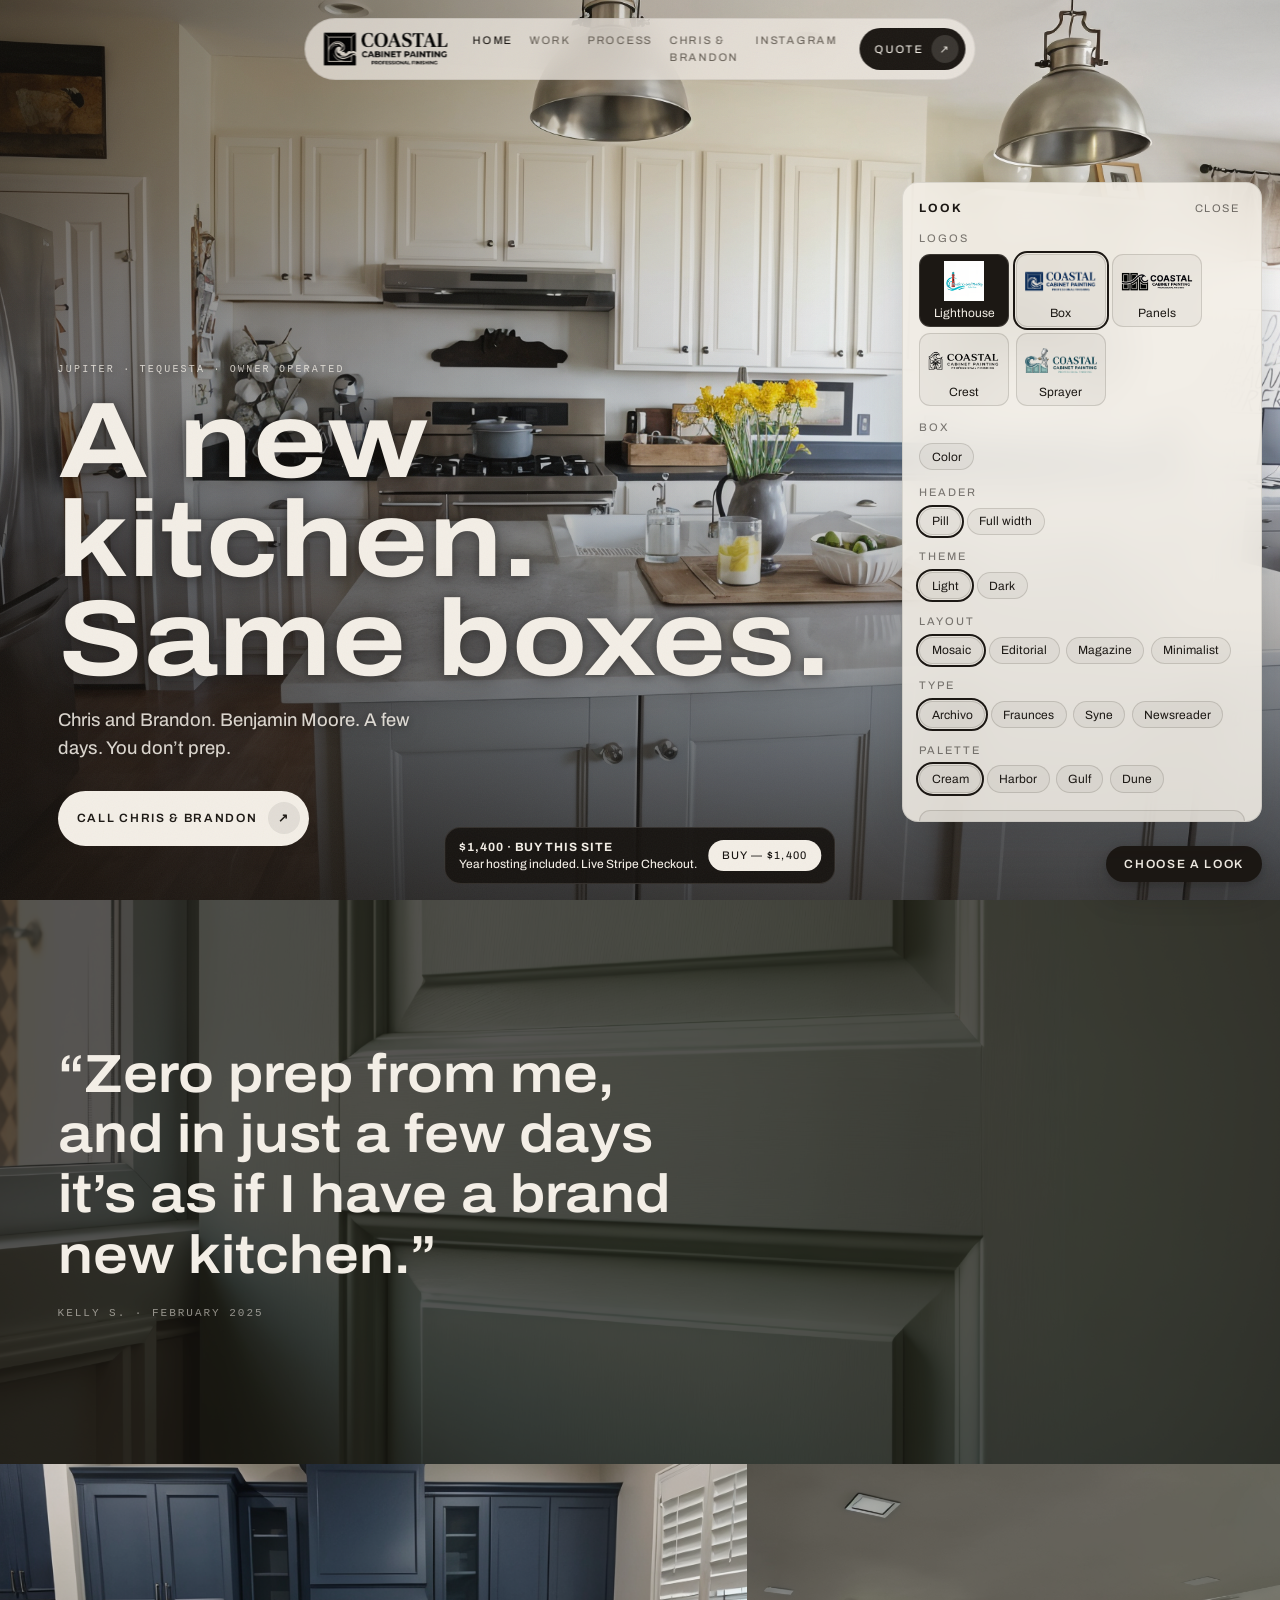
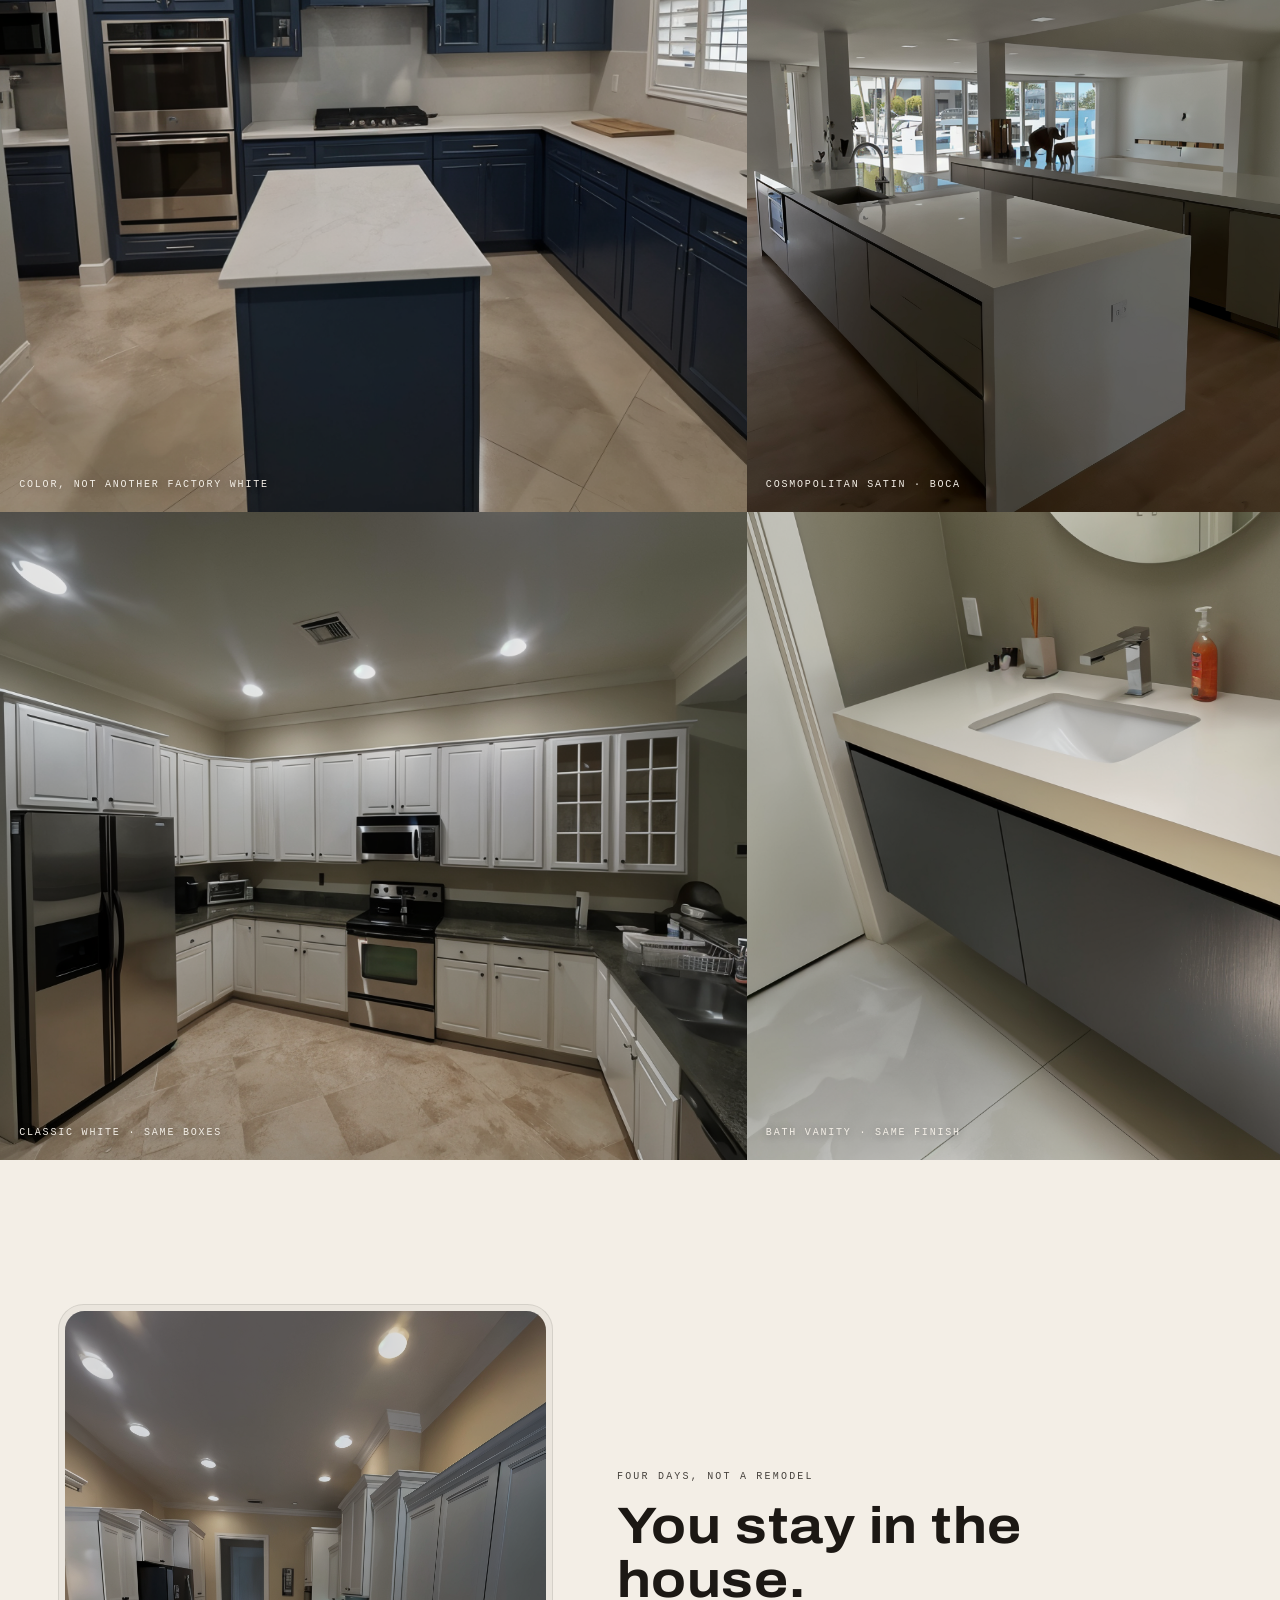
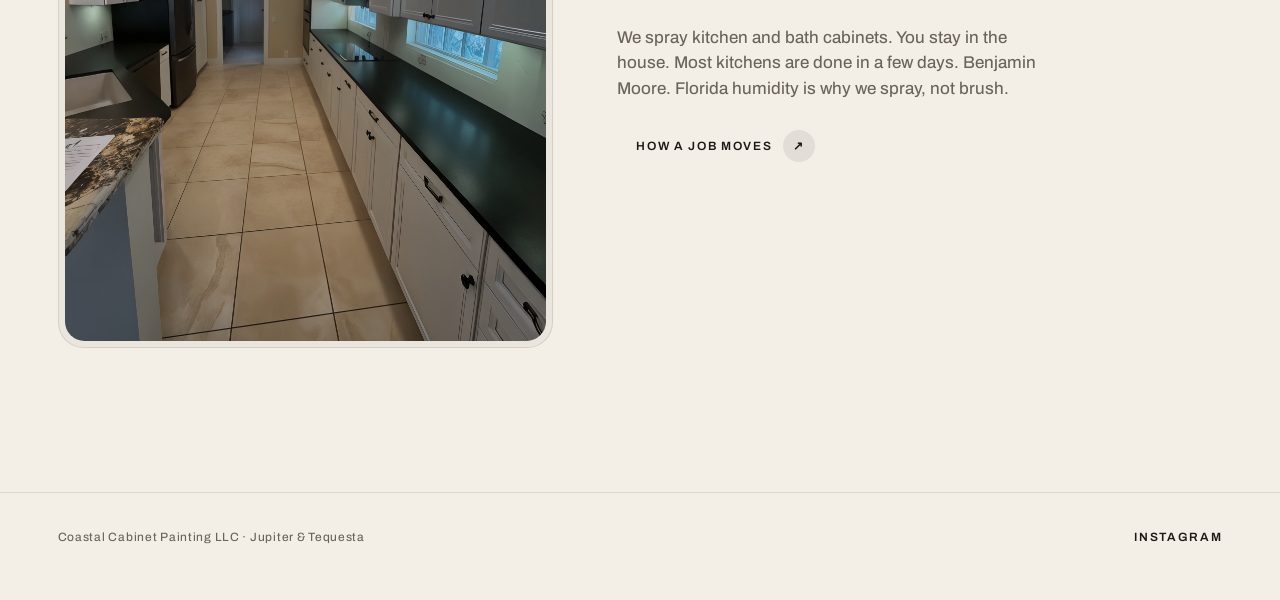
==== index.html @ bf01fac5 "Wire live Stripe Payment Links on Buy CTAs Package A/B (or Coastal $1400) open buy.stripe.com; add t" ====
<!doctype html>
<html lang="en" data-layout="mosaic">
<head>
  <meta charset="utf-8">
  <meta name="viewport" content="width=device-width, initial-scale=1">
  <title>Coastal Cabinet Painting — Jupiter &amp; Tequesta</title>
  <meta name="description" content="Chris and Brandon refinish kitchen and bath cabinets in Jupiter and Tequesta. Owner-operated. Benjamin Moore. A few days, not a remodel.">
  <link rel="icon" href="assets/icon.png">
  <link rel="stylesheet" href="styles.css">
</head>
<body>
  <nav class="nav" aria-label="Primary">
    <a class="mark" href="index.html"><img src="assets/mark.svg" alt="">Coastal Cabinet Painting</a>
    <div class="nav-links">
      <a href="index.html" aria-current="page">Home</a>
      <a href="work.html">Work</a>
      <a href="process.html">Process</a>
      <a href="about.html">Chris &amp; Brandon</a>
      <a href="https://www.instagram.com/coastalcabinetpainting/" target="_blank" rel="noopener">Instagram</a>
    </div>
    <a class="nav-cta" href="contact.html">Quote <span>↗</span></a>
  </nav>

  <section class="hero bleed">
    <img src="assets/hero.jpg" alt="Two-tone kitchen island refinished by Coastal Cabinet Painting">
    <div class="hero-copy reveal">
      <div class="eyebrow">Jupiter · Tequesta · Owner operated</div>
      <h1>A new kitchen. Same boxes.</h1>
      <p class="lede">Chris and Brandon. Benjamin Moore. A few days. You don’t prep.</p>
      <a class="cta" href="tel:+14076172886">Call Chris &amp; Brandon <i>↗</i></a>
    </div>
  </section>

  <section class="band dark">
    <p class="pull">“Zero prep from me, and in just a few days it’s as if I have a brand new kitchen.”
      <cite>Kelly S. · February 2025</cite>
    </p>
  </section>

  <section class="gallery bleed">
    <a href="work.html">
      <img src="assets/work-2.jpg" alt="Navy kitchen cabinets">
      <span class="cap">Color, not another factory white</span>
    </a>
    <a href="work.html">
      <img src="assets/work-5.jpg" alt="Waterfront kitchen islands">
      <span class="cap">Cosmopolitan satin · Boca</span>
    </a>
    <a href="work.html">
      <img src="assets/work-3.jpg" alt="White kitchen after refinish">
      <span class="cap">Classic white · same boxes</span>
    </a>
    <a href="work.html">
      <img src="assets/work-4.jpg" alt="Painted bath vanity">
      <span class="cap">Bath vanity · same finish</span>
    </a>
  </section>

  <section class="split">
    <div class="bezel"><img src="assets/work-1.jpg" alt="Kitchen in progress"></div>
    <div>
      <div class="eyebrow">Four days, not a remodel</div>
      <h2>You stay in the house.</h2>
      <p>We spray kitchen and bath cabinets. You stay in the house. Most kitchens are done in a few days. Benjamin Moore. Florida humidity is why we spray, not brush.</p>
      <p><a class="cta" href="process.html">How a job moves <i>↗</i></a></p>
    </div>
  </section>

      <footer class="site">
    <span>Coastal Cabinet Painting LLC · Jupiter &amp; Tequesta</span>
    <span><a href="https://www.instagram.com/coastalcabinetpainting/" target="_blank" rel="noopener">Instagram</a></span>
  </footer>
  <script src="picker.js?v=stripe-buy"></script>

  <aside class="offer" id="buy">
    <p><strong>$1,400 · Buy this site</strong><br>Year hosting included. Live Stripe Checkout.</p>
    <a class="offer-btn" href="https://buy.stripe.com/7sY14n9KA6Kve4UeB26sw07" target="_blank" rel="noopener">Buy — $1,400</a>
  </aside>
</body>
</html>
---- styles.css ----
@import url("https://fonts.googleapis.com/css2?family=Archivo:wdth,wght@100..125,400..800&family=Fraunces:opsz,wght@9..144,400..700&family=Newsreader:opsz,wght@6..72,400..800&family=Syne:wght@400..800&display=swap");

:root {
  --bg: #f3eee6;
  --fg: #1c1814;
  --muted: #6a635a;
  --line: rgba(28, 24, 20, 0.1);
  --accent: #3d4f3a;
  --ondark: #f3eee6;
  --dark: #161310;
  --navy: #1c3147;
  --font: Archivo, sans-serif;
  --ease: cubic-bezier(0.32, 0.72, 0, 1);
  --shell-px: clamp(1.4rem, 4.5vw, 4.5rem);
  --section-y: clamp(5.5rem, 12vw, 9rem);
}
* { box-sizing: border-box; }
html, body { margin: 0; padding: 0; }
html { background: var(--bg); }
body {
  background: var(--bg);
  color: var(--fg);
  font-family: var(--font);
  font-size: 17px;
  line-height: 1.5;
  font-weight: 450;
}
body::after {
  content: "";
  position: fixed; inset: 0;
  pointer-events: none;
  z-index: 40;
  opacity: 0.035;
  background-image: url("data:image/svg+xml,%3Csvg xmlns='http://www.w3.org/2000/svg' width='160' height='160'%3E%3Cfilter id='n'%3E%3CfeTurbulence type='fractalNoise' baseFrequency='.8' numOctaves='4' stitchTiles='stitch'/%3E%3C/filter%3E%3Crect width='100%25' height='100%25' filter='url(%23n)'/%3E%3C/svg%3E");
}
a { color: inherit; }
img { max-width: 100%; display: block; }
.shell {
  width: 100%;
  padding-inline: var(--shell-px);
}
.bleed {
  width: 100vw;
  margin-inline: calc(50% - 50vw);
}

/* island nav */
.nav {
  position: fixed;
  top: 1.15rem;
  left: 50%;
  transform: translateX(-50%);
  z-index: 30;
  display: flex;
  align-items: center;
  gap: 1.4rem;
  padding: 0.55rem 0.55rem 0.55rem 1.15rem;
  border-radius: 999px;
  background: rgba(243, 238, 230, 0.72);
  border: 1px solid rgba(28, 24, 20, 0.08);
  backdrop-filter: blur(16px);
  -webkit-backdrop-filter: blur(16px);
}
.mark {
  display: inline-flex;
  align-items: center;
  gap: 0.55rem;
  font-family: var(--font);
  font-stretch: 112%;
  font-weight: 700;
  font-size: 11px;
  letter-spacing: 0.08em;
  text-transform: uppercase;
  text-decoration: none;
  white-space: normal;
  line-height: 1.15;
  max-width: 11.5rem;
  color: var(--fg);
}
.mark img { width: auto; height: 22px; max-height: 22px; max-width: 44px; object-fit: contain; }

.mark.mark-wordmark { font-size: 0; gap: 0; max-width: 16rem; }
.mark.mark-wordmark img { height: 40px; width: auto; max-width: 16rem; max-height: none; object-fit: contain; }

html[data-nav="bar"] .nav {
  left: 0;
  right: 0;
  top: 0;
  transform: none;
  width: 100%;
  border-radius: 0;
  justify-content: space-between;
  padding-inline: var(--shell-px);
}

.nav-links { display: flex; gap: 1.05rem; }
.nav-links a {
  font-size: 11px;
  letter-spacing: 0.16em;
  text-transform: uppercase;
  text-decoration: none;
  color: var(--muted);
  transition: color 0.5s var(--ease);
}
.nav-links a[aria-current="page"], .nav-links a:hover { color: var(--fg); }
.nav-cta {
  display: inline-flex;
  align-items: center;
  gap: 0.55rem;
  padding: 0.45rem 0.45rem 0.45rem 0.95rem;
  border-radius: 999px;
  background: var(--fg);
  color: var(--ondark);
  text-decoration: none;
  font-family: var(--font);
  font-size: 11px;
  letter-spacing: 0.14em;
  text-transform: uppercase;
  transition: transform 0.45s var(--ease);
}
.nav-cta span {
  width: 1.7rem; height: 1.7rem; border-radius: 50%;
  background: rgba(243, 238, 230, 0.14);
  display: grid; place-items: center;
  transition: transform 0.5s var(--ease);
}
.nav-cta:hover { transform: scale(0.98); }
.nav-cta:hover span { transform: translate(2px, -1px) scale(1.05); }

.hero {
  position: relative;
  min-height: 100dvh;
  display: grid;
  align-items: end;
}
.hero img {
  position: absolute; inset: 0;
  width: 100%; height: 100%;
  object-fit: cover;
  z-index: 0;
}
.hero::before {
  content: "";
  position: absolute; inset: 0;
  z-index: 1;
  pointer-events: none;
  background: linear-gradient(
    90deg,
    rgba(22, 19, 16, 0.58) 0%,
    rgba(22, 19, 16, 0.34) 26%,
    rgba(22, 19, 16, 0.1) 48%,
    transparent 64%
  );
}
.hero::after {
  content: "";
  position: absolute; inset: 0;
  z-index: 1;
  pointer-events: none;
  background: linear-gradient(to top, rgba(22, 19, 16, 0.72) 0%, rgba(22, 19, 16, 0.08) 48%, transparent 70%);
}
.hero-copy {
  position: absolute;
  left: 0; right: 0; bottom: 0;
  z-index: 2;
  color: var(--ondark);
  padding: 0 var(--shell-px) 3.4rem;
  max-width: none;
}
.hero-copy h1 { max-width: 11ch; }
.hero-copy .lede { max-width: 36ch; }
.hero-copy h1,
.hero-copy .lede,
.hero-copy .eyebrow {
  text-shadow: 0 2px 28px rgba(22, 19, 16, 0.55), 0 1px 8px rgba(22, 19, 16, 0.4);
}
.eyebrow {
  display: inline-block;
  font-family: ui-monospace, "SF Mono", Menlo, monospace;
  font-size: 10px;
  letter-spacing: 0.22em;
  text-transform: uppercase;
  margin-bottom: 1rem;
  opacity: 0.8;
}
h1 {
  font-family: var(--font);
  font-stretch: 115%;
  font-weight: 700;
  font-size: clamp(3.2rem, 8.4vw, 7.4rem);
  letter-spacing: 0.01em;
  line-height: 0.92;
  margin: 0 0 1.1rem;
}
.lede { margin: 0 0 1.8rem; font-size: 1.15rem; max-width: 34ch; opacity: 0.88; }
.cta {
  display: inline-flex;
  align-items: center;
  gap: 0.65rem;
  padding: 0.7rem 0.55rem 0.7rem 1.2rem;
  border-radius: 999px;
  background: var(--ondark);
  color: var(--fg);
  text-decoration: none;
  font-family: var(--font);
  font-size: 12px;
  letter-spacing: 0.14em;
  text-transform: uppercase;
  font-weight: 600;
  transition: transform 0.45s var(--ease);
}
.cta i {
  width: 2rem; height: 2rem; border-radius: 50%;
  background: rgba(28, 24, 20, 0.08);
  display: grid; place-items: center;
  font-style: normal;
  transition: transform 0.5s var(--ease);
}
.cta:hover { transform: scale(0.98); }
.cta:hover i { transform: translate(2px, -1px); }

.band {
  padding-block: var(--section-y);
  padding-inline: var(--shell-px);
}
.band.dark {
  background: var(--dark);
  color: var(--ondark);
  position: relative;
  overflow: hidden;
}
.band.dark::before {
  content: "";
  position: absolute;
  inset: 0;
  background: url("assets/door-texture.jpg") center/cover no-repeat;
  opacity: 0.28;
  transform: scale(1.04);
}
.band.dark > * { position: relative; z-index: 1; }
.pull {
  font-stretch: 112%;
  font-weight: 600;
  font-size: clamp(1.8rem, 4.2vw, 3.4rem);
  line-height: 1.12;
  max-width: 18ch;
  margin: 0;
}
.pull cite {
  display: block;
  margin-top: 1.4rem;
  font-style: normal;
  font-family: ui-monospace, Menlo, monospace;
  font-size: 11px;
  letter-spacing: 0.18em;
  text-transform: uppercase;
  opacity: 0.55;
  font-weight: 400;
}

.gallery {
  display: grid;
  grid-template-columns: 1.4fr 1fr;
  gap: 0;
}
.gallery a, .gallery figure { margin: 0; position: relative; overflow: hidden; }
.gallery img {
  width: 100%;
  height: 72vh;
  min-height: 420px;
  object-fit: cover;
  object-position: center 70%;
  transform: scale(1.02);
  transition: transform 0.9s var(--ease);
}
.hero img { object-position: center 46%; }
.gallery a:hover img { transform: scale(1.06); }
.gallery figcaption, .gallery .cap {
  position: absolute;
  left: 1.2rem; bottom: 1.2rem;
  color: #f3eee6;
  font-family: ui-monospace, Menlo, monospace;
  font-size: 10px;
  letter-spacing: 0.18em;
  text-transform: uppercase;
  text-shadow: 0 1px 8px rgba(0,0,0,.4);
}

.bezel {
  background: rgba(28, 24, 20, 0.04);
  border: 1px solid var(--line);
  padding: 6px;
  border-radius: 1.6rem;
}
.bezel > * {
  border-radius: calc(1.6rem - 6px);
  overflow: hidden;
}

.split {
  display: grid;
  grid-template-columns: 0.9fr 1.1fr;
  gap: 4rem;
  align-items: center;
  padding-block: var(--section-y);
  padding-inline: var(--shell-px);
}
.split img { width: 100%; height: 70vh; object-fit: cover; }
.split p { max-width: 42ch; color: var(--muted); }
h2 {
  font-family: var(--font);
  font-stretch: 112%;
  font-weight: 700;
  font-size: clamp(2rem, 4vw, 3.2rem);
  letter-spacing: 0.01em;
  line-height: 1.05;
  margin: 0 0 1rem;
}

.steps {
  display: grid;
  grid-template-columns: 1fr 1fr;
  gap: 0;
  border-top: 1px solid var(--line);
}
.step {
  padding: 2.4rem var(--shell-px);
  border-bottom: 1px solid var(--line);
}
.step:nth-child(odd) { border-right: 1px solid var(--line); }
.step em {
  font-style: normal;
  font-family: ui-monospace, Menlo, monospace;
  font-size: 11px;
  letter-spacing: 0.2em;
  text-transform: uppercase;
  color: var(--accent);
}
.step h3 {
  font-stretch: 112%;
  font-size: clamp(1.6rem, 3vw, 2.4rem);
  margin: 0.6rem 0 0.7rem;
  font-weight: 700;
}
.step p { margin: 0; color: var(--muted); max-width: 36ch; }

.names {
  display: grid;
  grid-template-columns: 1fr 1fr;
  min-height: 50vh;
}
.names article {
  padding: 4.5rem var(--shell-px);
  display: flex;
  flex-direction: column;
  justify-content: flex-end;
}
.names article:first-child { background: var(--navy); color: var(--ondark); }
.names article:last-child { background: var(--accent); color: var(--ondark); }
.names h2 { font-size: clamp(2.4rem, 6vw, 5rem); margin: 0; }
.names p { opacity: 0.8; max-width: 32ch; }

.phone {
  font-stretch: 112%;
  font-weight: 700;
  font-size: clamp(2.2rem, 6vw, 4.6rem);
  letter-spacing: -0.02em;
  text-decoration: none;
  display: block;
  line-height: 1.05;
  margin: 0.4rem 0;
}
.page-hero {
  padding: calc(7rem + 2vw) var(--shell-px) 3rem;
}
.page-hero h1 { max-width: 12ch; }

footer.site {
  padding: 2.2rem var(--shell-px) 3.4rem;
  display: flex;
  justify-content: space-between;
  gap: 1rem;
  flex-wrap: wrap;
  font-size: 12px;
  letter-spacing: 0.06em;
  color: var(--muted);
  border-top: 1px solid var(--line);
}
footer.site a {
  color: var(--fg);
  text-decoration: none;
  letter-spacing: 0.14em;
  text-transform: uppercase;
  font-weight: 600;
}
footer.site a:hover { opacity: 0.6; }

.reveal {
  opacity: 0;
  transform: translateY(28px);
  animation: up 0.9s var(--ease) forwards;
}
@keyframes up { to { opacity: 1; transform: none; } }

@media (max-width: 768px) {
  .nav { width: calc(100% - 1.6rem); flex-wrap: wrap; justify-content: space-between; }
  .nav-links { flex-wrap: wrap; gap: 0.7rem; }
  .gallery, .split, .steps, .names { grid-template-columns: 1fr; }
  .gallery img, .split img { height: 52vh; min-height: 280px; }
  .step:nth-child(odd) { border-right: 0; }
  .hero-copy { padding-bottom: 3rem; }
}

/* look: tokens, layouts, picker */
:root {
  --font: Archivo, sans-serif;
  --p-bg: #f3eee6;
  --p-fg: #1c1814;
  --p-muted: #6a635a;
  --p-line: rgba(28, 24, 20, 0.1);
  --p-accent: #3d4f3a;
  --p-ondark: #f3eee6;
  --p-dark: #161310;
  --p-navy: #1c3147;
}
html[data-palette="cream"], html:not([data-palette]) {
  --p-bg: #f3eee6;
  --p-fg: #1c1814;
  --p-muted: #6a635a;
  --p-line: rgba(28, 24, 20, 0.1);
  --p-accent: #3d4f3a;
  --p-ondark: #f3eee6;
  --p-dark: #161310;
  --p-navy: #1c3147;
}
html[data-palette="harbor"] {
  --p-bg: #e8e4d9;
  --p-fg: #14202b;
  --p-muted: #5b6670;
  --p-line: rgba(20, 32, 43, 0.12);
  --p-accent: #1c3147;
  --p-ondark: #e8e4d9;
  --p-dark: #0f1a24;
  --p-navy: #1c3147;
}
html[data-palette="gulf"] {
  --p-bg: #f4efe6;
  --p-fg: #2a241c;
  --p-muted: #6e675c;
  --p-line: rgba(42, 36, 28, 0.12);
  --p-accent: #5c6b4a;
  --p-ondark: #f4efe6;
  --p-dark: #1e1a14;
  --p-navy: #3d4f3a;
}
html[data-palette="dune"] {
  --p-bg: #eceae6;
  --p-fg: #1a1a1a;
  --p-muted: #6a6a6a;
  --p-line: rgba(26, 26, 26, 0.12);
  --p-accent: #5a6e78;
  --p-ondark: #eceae6;
  --p-dark: #121212;
  --p-navy: #2c3a42;
}
html[data-palette] {
  --bg: var(--p-bg);
  --fg: var(--p-fg);
  --muted: var(--p-muted);
  --line: var(--p-line);
  --accent: var(--p-accent);
  --ondark: var(--p-ondark);
  --dark: var(--p-dark);
  --navy: var(--p-navy);
}
html[data-theme="dark"] {
  --bg: var(--p-dark);
  --fg: var(--p-ondark);
  --muted: color-mix(in srgb, var(--p-ondark) 62%, var(--p-dark));
  --line: color-mix(in srgb, var(--p-ondark) 16%, transparent);
  --ondark: var(--p-ondark);
  --dark: var(--p-dark);
  --accent: var(--p-accent);
  --navy: var(--p-navy);
}
html[data-font="archivo"], html:not([data-font]) { --font: Archivo, "Helvetica Neue", sans-serif; }
html[data-font="fraunces"] { --font: Fraunces, "Iowan Old Style", Georgia, serif; }
html[data-font="syne"] { --font: Syne, "Avenir Next", sans-serif; }
html[data-font="newsreader"] { --font: Newsreader, "Iowan Old Style", Georgia, serif; }

html[data-theme="dark"] .nav {
  background: color-mix(in srgb, var(--p-dark) 72%, transparent);
  border-color: var(--line);
}
html[data-palette]:not([data-palette="cream"]) .nav {
  background: color-mix(in srgb, var(--bg) 72%, transparent);
  border-color: var(--line);
}
html[data-theme="dark"] .nav-cta {
  background: var(--fg);
  color: var(--bg);
}
html[data-theme="dark"] .nav-cta span {
  background: color-mix(in srgb, var(--bg) 16%, transparent);
}
html[data-theme="dark"] .cta {
  color: var(--p-dark);
}
html[data-theme="dark"] .cta i {
  background: color-mix(in srgb, var(--p-dark) 10%, transparent);
}

/* editorial */
html[data-layout="editorial"] {
  --section-y: clamp(7rem, 16vw, 11rem);
  --shell-px: clamp(1.8rem, 7vw, 6.5rem);
}
html[data-layout="editorial"] body { font-size: 18px; line-height: 1.6; }
html[data-layout="editorial"] .hero-copy {
  max-width: 28rem;
  right: auto;
  padding-bottom: 4.2rem;
}
html[data-layout="editorial"][data-nav="bar"] .hero-copy {
  top: 4.75rem;
  bottom: 0;
  max-height: none;
  padding-top: 0.9rem;
  display: flex;
  flex-direction: column;
}
html[data-layout="editorial"][data-nav="bar"] .hero-copy .cta {
  margin-top: auto;
}
html[data-layout="editorial"] .hero-copy h1,
html[data-layout="editorial"] .hero-copy .lede { max-width: none; }
html[data-layout="editorial"] .gallery {
  grid-template-columns: 1fr 1fr;
  gap: 1.25rem;
  padding: 0 var(--shell-px);
  width: auto;
  margin-inline: 0;
}
html[data-layout="editorial"] .gallery img {
  height: 56vh;
  min-height: 320px;
}
html[data-layout="editorial"] .split {
  gap: 5.5rem;
}
html[data-layout="editorial"] .split p,
html[data-layout="editorial"] .step p { max-width: 38ch; }
html[data-layout="editorial"] .page-hero { padding-top: calc(8.5rem + 2vw); }
html[data-layout="editorial"] .steps { gap: 0; }
html[data-layout="editorial"] .step { padding-block: 3.2rem; }

/* magazine */
html[data-layout="magazine"] body { font-size: 16px; }
html[data-layout="magazine"] h1 {
  font-size: clamp(3.8rem, 10vw, 9rem);
}
html[data-layout="magazine"] .hero-copy { padding-bottom: 2.4rem; }
html[data-layout="magazine"] .gallery {
  grid-template-columns: 1fr 1fr 1fr;
  gap: 4px;
}
html[data-layout="magazine"] .gallery img {
  height: 48vh;
  min-height: 280px;
}
html[data-layout="magazine"] .split {
  display: grid;
  grid-template-columns: 1fr;
  gap: 0;
  padding: 0;
  position: relative;
}
html[data-layout="magazine"] .split .bezel {
  background: none;
  border: 0;
  padding: 0;
  border-radius: 0;
}
html[data-layout="magazine"] .split .bezel > * { border-radius: 0; }
html[data-layout="magazine"] .split img {
  height: 88vh;
  width: 100%;
}
html[data-layout="magazine"] .split > div:last-child {
  position: absolute;
  left: 0; right: 0; bottom: 0;
  z-index: 2;
  padding: 3rem var(--shell-px);
  color: var(--ondark);
  background: linear-gradient(to top, rgba(22, 19, 16, 0.72), transparent);
  max-width: none;
}
html[data-layout="magazine"] .split > div:last-child p { color: var(--ondark); opacity: 0.88; }
html[data-layout="magazine"] .split > div:last-child .cta {
  background: var(--ondark);
  color: var(--p-fg);
}
html[data-layout="magazine"] .page-hero { padding-bottom: 1.4rem; }
html[data-layout="magazine"] .band { padding-block: clamp(3.5rem, 8vw, 6rem); }
html[data-layout="magazine"] .steps { grid-template-columns: 1fr 1fr 1fr 1fr; }
html[data-layout="magazine"] .step { padding: 1.6rem 1.4rem; }
html[data-layout="magazine"] .step:nth-child(odd) { border-right: 1px solid var(--line); }

/* minimalist */
html[data-layout="minimalist"] {
  --section-y: clamp(3.5rem, 8vw, 5.5rem);
}
html[data-layout="minimalist"] body { font-size: 16px; }
html[data-layout="minimalist"] h1 { font-size: clamp(2.4rem, 6vw, 4.6rem); letter-spacing: 0; }
html[data-layout="minimalist"] h2 { font-size: clamp(1.5rem, 3vw, 2.2rem); }
html[data-layout="minimalist"] .nav {
  background: var(--bg);
  border-color: var(--line);
  backdrop-filter: none;
  -webkit-backdrop-filter: none;
  box-shadow: none;
}
html[data-layout="minimalist"] .nav-cta { border-radius: 0.35rem; }
html[data-layout="minimalist"] .cta { border-radius: 0.35rem; }
html[data-layout="minimalist"] .bezel {
  border-radius: 0.4rem;
  padding: 4px;
}
html[data-layout="minimalist"] .bezel > * { border-radius: 0.28rem; }
html[data-layout="minimalist"] .gallery {
  display: flex;
  flex-direction: column;
  gap: 2.4rem;
  max-width: 720px;
  margin: 0 auto;
  padding: 0 1.4rem 3rem;
  width: auto;
}
html[data-layout="minimalist"] .gallery img {
  height: auto;
  min-height: 0;
  max-height: 72vh;
  transform: none;
}
html[data-layout="minimalist"] .gallery a:hover img { transform: none; }
html[data-layout="minimalist"] .gallery figcaption,
html[data-layout="minimalist"] .gallery .cap {
  position: static;
  display: block;
  margin-top: 0.7rem;
  color: var(--muted);
  text-shadow: none;
  left: auto; bottom: auto;
}
html[data-layout="minimalist"] .hero { min-height: 86dvh; }
html[data-layout="minimalist"] .page-hero { padding-top: calc(5.5rem + 2vw); }

@media (max-width: 768px) {
  html[data-layout="editorial"] .gallery,
  html[data-layout="magazine"] .gallery,
  html[data-layout="magazine"] .steps { grid-template-columns: 1fr; }
  html[data-layout="magazine"] .step:nth-child(odd) { border-right: 0; }
  html[data-layout="minimalist"][data-nav="bar"] .nav { width: 100%; }
}

/* header width: pill vs full. Wins over layout. */
html[data-nav="pill"] .nav {
  top: 1.15rem;
  left: 50%;
  right: auto;
  transform: translateX(-50%);
  width: auto;
  max-width: calc(100% - 1.6rem);
  border-radius: 999px;
  justify-content: flex-start;
  padding: 0.55rem 0.55rem 0.55rem 1.15rem;
}
html[data-nav="bar"] .nav {
  left: 0;
  right: 0;
  top: 0;
  transform: none;
  width: 100%;
  max-width: none;
  border-radius: 0;
  justify-content: space-between;
  padding-inline: var(--shell-px);
}

/* picker */
.look-picker {
  position: fixed;
  right: 1.1rem;
  bottom: 1.1rem;
  z-index: 60;
  font-family: Archivo, sans-serif;
  color: var(--p-fg);
}
.look-toggle {
  appearance: none;
  border: 0;
  background: var(--p-fg);
  color: var(--p-ondark);
  border-radius: 999px;
  padding: 0.7rem 1.15rem;
  font-family: Archivo, sans-serif;
  font-size: 12px;
  letter-spacing: 0.14em;
  text-transform: uppercase;
  font-weight: 600;
  cursor: pointer;
  box-shadow: 0 10px 32px rgba(22, 19, 16, 0.28), 0 2px 8px rgba(22, 19, 16, 0.16);
}
html[data-theme="dark"] .look-toggle {
  background: var(--p-ondark);
  color: var(--p-fg);
  box-shadow: 0 10px 32px rgba(0, 0, 0, 0.45), 0 2px 8px rgba(0, 0, 0, 0.28);
}
.look-panel {
  position: absolute;
  right: 0;
  bottom: 3.8rem;
  width: min(22.5rem, calc(100vw - 2rem));
  max-height: min(78vh, 40rem);
  overflow: auto;
  background: color-mix(in srgb, var(--p-bg) 88%, transparent);
  color: var(--p-fg);
  border: 1px solid color-mix(in srgb, var(--p-fg) 10%, transparent);
  border-radius: 1rem;
  padding: 1rem 1rem 1.1rem;
  backdrop-filter: blur(20px);
  -webkit-backdrop-filter: blur(20px);
  box-shadow: 0 18px 50px rgba(22, 19, 16, 0.18);
}
html[data-theme="dark"] .look-panel {
  background: color-mix(in srgb, var(--p-dark) 88%, transparent);
  color: var(--p-ondark);
  border-color: color-mix(in srgb, var(--p-ondark) 12%, transparent);
}
.look-head {
  display: flex;
  align-items: center;
  justify-content: space-between;
  margin-bottom: 0.85rem;
}
.look-title {
  font-size: 12px;
  font-weight: 700;
  letter-spacing: 0.16em;
  text-transform: uppercase;
}
.look-close {
  appearance: none;
  border: 0;
  background: transparent;
  color: inherit;
  font-family: Archivo, sans-serif;
  font-size: 11px;
  letter-spacing: 0.14em;
  text-transform: uppercase;
  cursor: pointer;
  opacity: 0.6;
}
.look-section { margin-bottom: 0.85rem; }
.look-label {
  font-size: 11px;
  letter-spacing: 0.18em;
  text-transform: uppercase;
  opacity: 0.55;
  margin-bottom: 0.45rem;
  font-family: Archivo, sans-serif;
}
.look-row {
  display: flex;
  flex-wrap: wrap;
  gap: 0.4rem;
}
.look-chip,
.look-logo,
.look-reset {
  appearance: none;
  font-family: Archivo, sans-serif;
  cursor: pointer;
  border: 1px solid color-mix(in srgb, currentColor 14%, transparent);
  background: color-mix(in srgb, currentColor 4%, transparent);
  color: inherit;
}
.look-chip {
  border-radius: 999px;
  padding: 0.35rem 0.7rem;
  font-size: 12px;
}
.look-logo {
  border-radius: 0.7rem;
  padding: 0.4rem 0.5rem 0.35rem;
  display: flex;
  flex-direction: column;
  align-items: center;
  gap: 0.3rem;
  min-width: 4.4rem;
  font-size: 12px;
}
.look-logo img {
  width: 72px;
  height: 40px;
  object-fit: contain;
}
.look-logo.is-on-dark,
.look-logo.look-logo-on-dark {
  background: #1c1814;
  color: #f3eee6;
}
.look-chip.is-disabled {
  opacity: 0.35;
  pointer-events: none;
}
.look-chip.is-active,
.look-logo.is-active {
  outline: 2px solid var(--p-fg);
  outline-offset: 1px;
}
html[data-theme="dark"] .look-chip.is-active,
html[data-theme="dark"] .look-logo.is-active {
  outline-color: var(--p-ondark);
}
.look-reset {
  width: 100%;
  margin-top: 0.25rem;
  border-radius: 0.7rem;
  padding: 0.55rem 0.7rem;
  font-size: 12px;
  letter-spacing: 0.08em;
  text-transform: uppercase;
}
.look-buy {
  display: flex;
  align-items: center;
  justify-content: center;
  width: 100%;
  margin-top: 0.55rem;
  padding: 0.7rem 1.15rem;
  border-radius: 999px;
  background: var(--p-fg);
  color: var(--p-ondark);
  text-decoration: none;
  font-family: Archivo, sans-serif;
  font-size: 12px;
  letter-spacing: 0.14em;
  text-transform: uppercase;
  font-weight: 600;
  box-shadow: 0 8px 24px rgba(22, 19, 16, 0.2);
}
html[data-theme="dark"] .look-buy {
  background: var(--p-ondark);
  color: var(--p-fg);
}
.look-buy-note {
  margin: 0.55rem 0 0;
  font-size: 11px;
  line-height: 1.4;
  letter-spacing: 0.02em;
  opacity: 0.55;
  text-align: center;
}
@media (max-width: 768px) {
  .look-picker {
    right: 0;
    left: 0;
    bottom: 0;
    display: flex;
    flex-direction: column;
    align-items: flex-end;
  }
  .look-toggle {
    margin: 0 1rem 1rem auto;
  }
  .look-picker.is-open .look-toggle { margin-bottom: 0.6rem; }
  .look-panel {
    position: relative;
    right: auto;
    bottom: auto;
    width: 100%;
    max-height: min(70vh, 36rem);
    border-radius: 1rem 1rem 0 0;
    order: -1;
  }
}


.offer {
  position: fixed; bottom: 1rem; left: 50%; transform: translateX(-50%);
  z-index: 28; display: flex; flex-wrap: wrap; gap: 0.7rem; align-items: center;
  max-width: min(92vw, 42rem); padding: 0.7rem 0.85rem;
  border-radius: 1rem; background: rgba(22,19,16,0.92); color: #f3eee6;
  border: 1px solid rgba(243,238,230,0.12);
}
.offer p { margin: 0; font-size: 12px; line-height: 1.35; max-width: 52ch; }
.offer strong { letter-spacing: 0.08em; text-transform: uppercase; }
.offer-btn {
  display: inline-flex; align-items: center; padding: 0.45rem 0.85rem;
  border-radius: 999px; background: #f3eee6; color: #161310;
  text-decoration: none; font-size: 11px; letter-spacing: 0.12em; text-transform: uppercase;
}
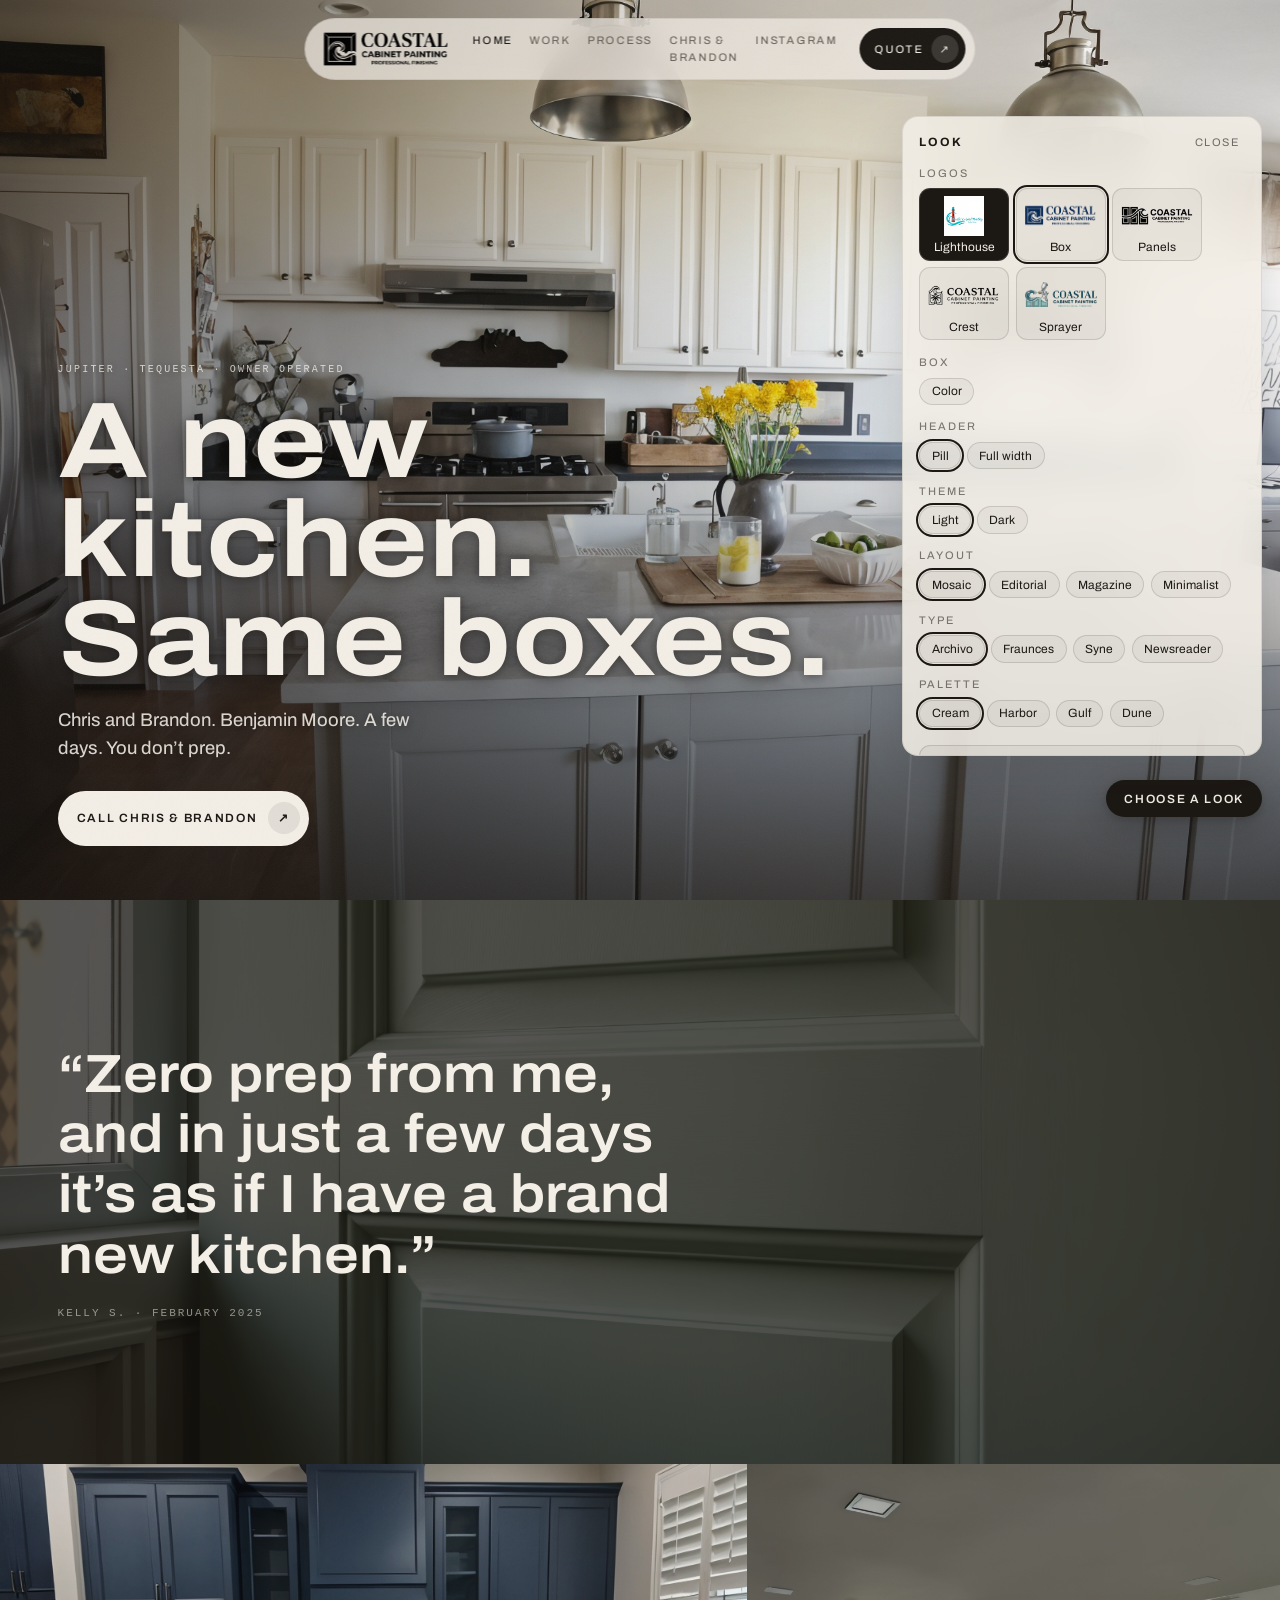
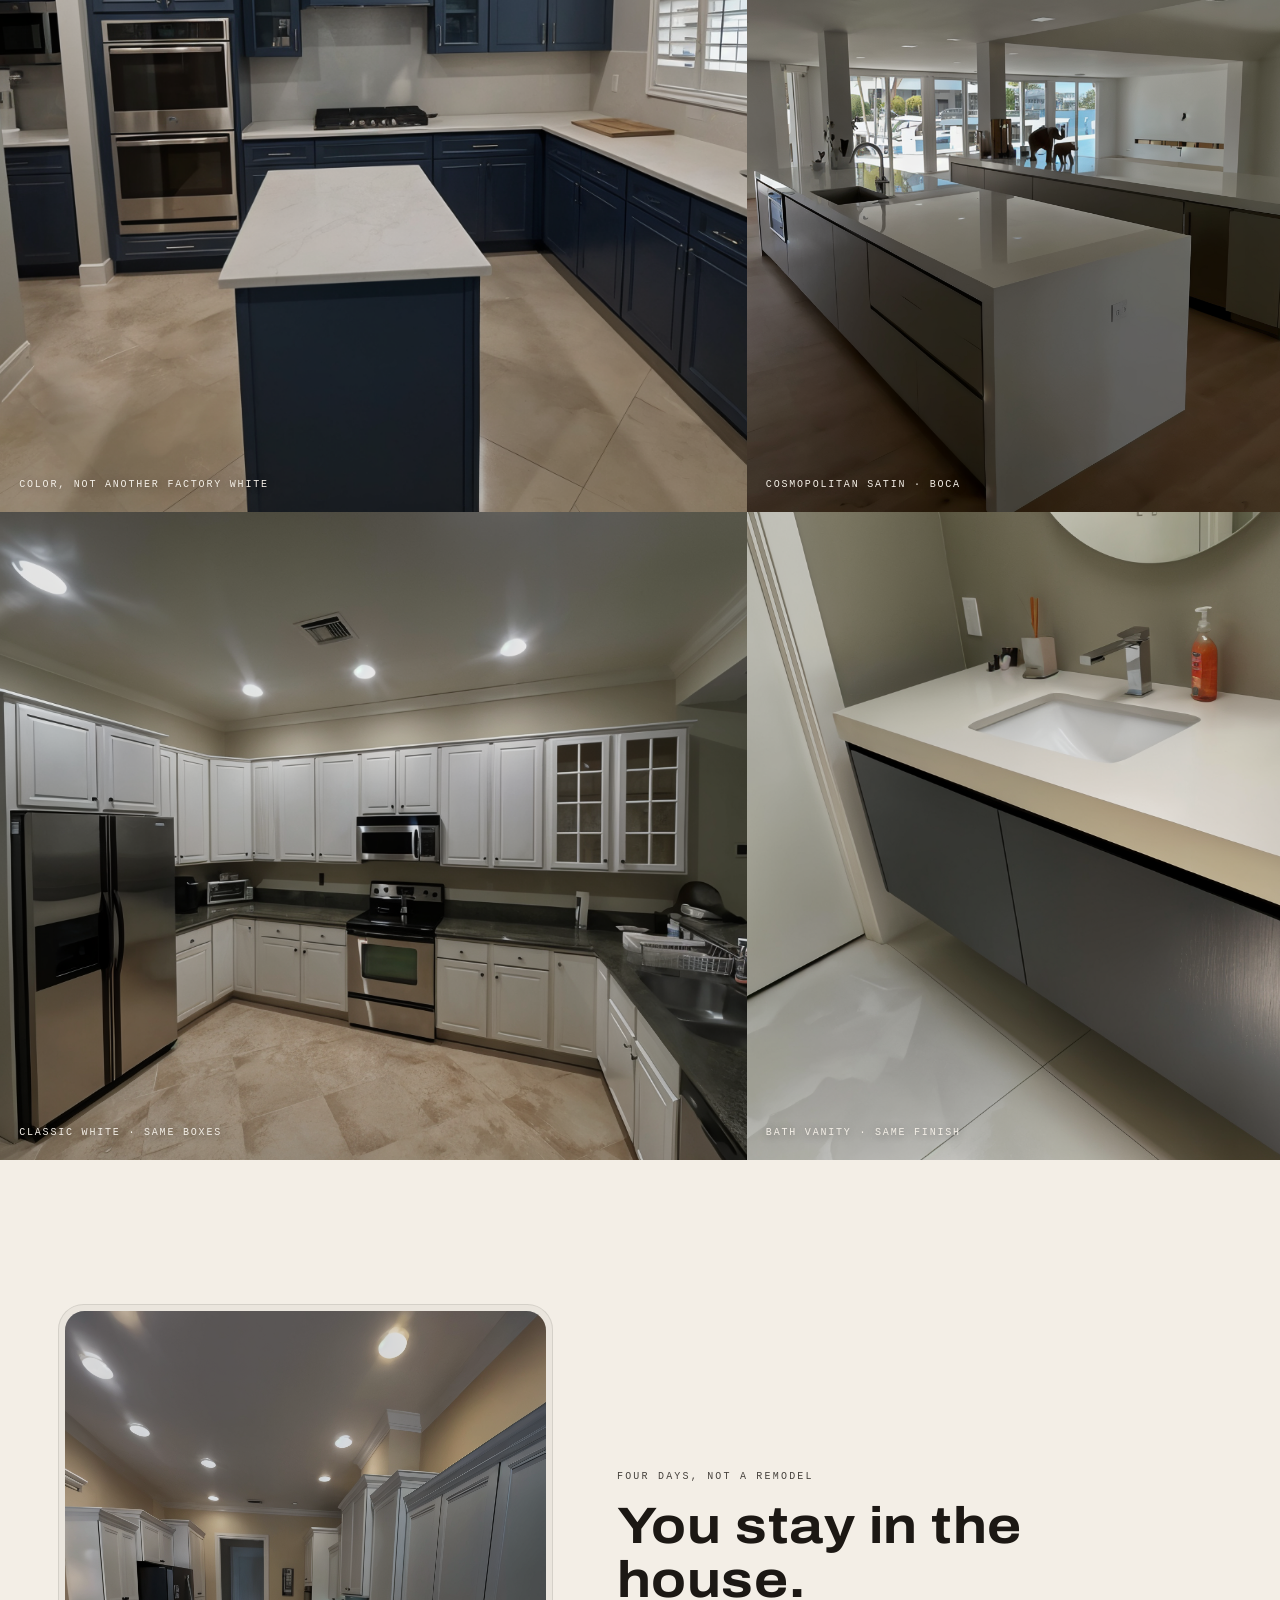
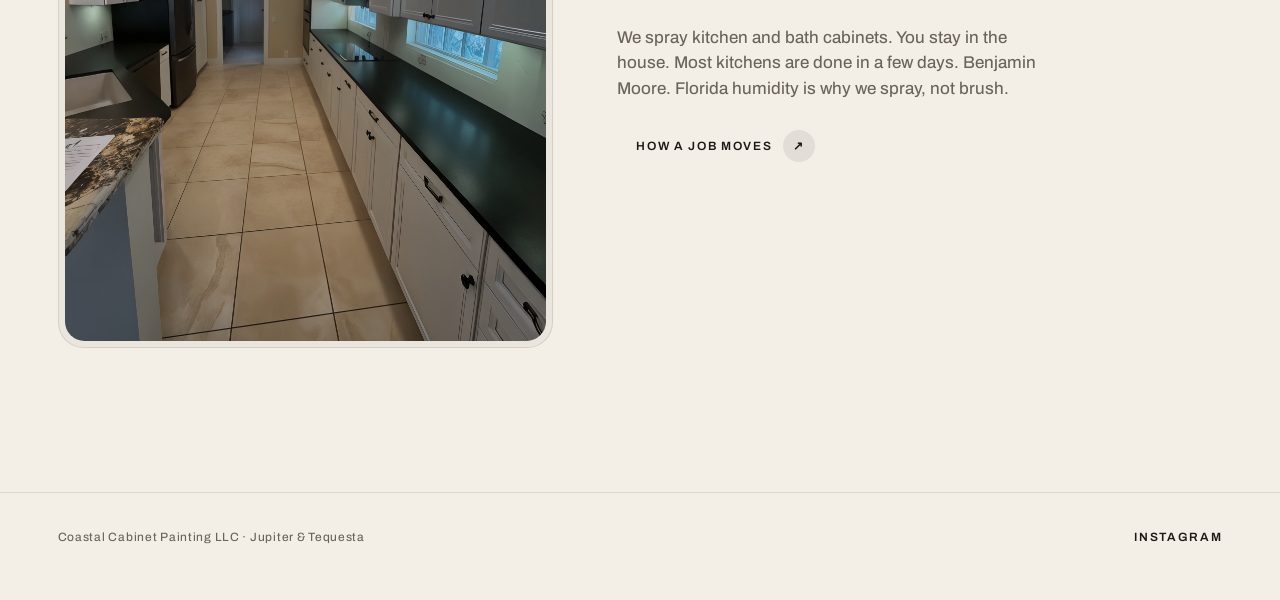
==== commit db1e2084: "Polish demo: sticky call, hide buy on picker, logo FOUC cleanup Mobile thumb tel sticky with Buy ban" ====
--- a/index.html
+++ b/index.html
@@ -10,7 +10,7 @@
 </head>
 <body>
   <nav class="nav" aria-label="Primary">
-    <a class="mark" href="index.html"><img src="assets/mark.svg" alt="">Coastal Cabinet Painting</a>
+    <a class="mark mark-wordmark" href="index.html"><img src="assets/logo-opts/canva-box-dark.png" alt="">Coastal Cabinet Painting</a>
     <div class="nav-links">
       <a href="index.html" aria-current="page">Home</a>
       <a href="work.html">Work</a>
@@ -76,5 +76,6 @@
     <p><strong>$1,400 · Buy this site</strong><br>Year hosting included. Live Stripe Checkout.</p>
     <a class="offer-btn" href="https://buy.stripe.com/7sY14n9KA6Kve4UeB26sw07" target="_blank" rel="noopener">Buy — $1,400</a>
   </aside>
+<a class="sticky-call" href="tel:+14076172886"><span class="sticky-call-label">Call Chris &amp; Brandon</span><span class="sticky-call-num">(407) 617-2886</span></a>
 </body>
 </html>
--- a/styles.css
+++ b/styles.css
@@ -901,3 +901,64 @@
   border-radius: 999px; background: #f3eee6; color: #161310;
   text-decoration: none; font-size: 11px; letter-spacing: 0.12em; text-transform: uppercase;
 }
+
+
+/* sticky thumb call — mobile; buy band shifts up */
+.sticky-call { display: none; }
+@media (max-width: 768px) {
+  .sticky-call {
+    display: flex;
+    position: fixed;
+    left: 0; right: 0;
+    bottom: 0;
+    z-index: 40;
+    align-items: center;
+    justify-content: center;
+    gap: 0.7rem;
+    min-height: 3.35rem;
+    padding: 0.75rem 1rem calc(0.75rem + env(safe-area-inset-bottom, 0px));
+    background: #161310;
+    color: #f3eee6;
+    text-decoration: none;
+    font-family: var(--font);
+    font-size: 13px;
+    font-weight: 700;
+    letter-spacing: 0.1em;
+    text-transform: uppercase;
+    border-top: 1px solid rgba(243,238,230,0.14);
+    box-shadow: 0 -8px 28px rgba(22, 19, 16, 0.28);
+  }
+  .sticky-call-num {
+    opacity: 0.88;
+    letter-spacing: 0.02em;
+    text-transform: none;
+    font-variant-numeric: tabular-nums;
+    font-weight: 600;
+  }
+  .offer {
+    bottom: calc(4.1rem + env(safe-area-inset-bottom, 0px));
+  }
+  body:has(.look-picker.is-open) .sticky-call { display: none !important; }
+  body:has(.look-picker.is-open) .offer { display: none; }
+  body { padding-bottom: calc(7.8rem + env(safe-area-inset-bottom, 0px)); }
+}
+
+/* hide buy when look-picker open (desktop + mobile) */
+body:has(.look-picker.is-open) .offer { display: none; }
+.look-picker { bottom: 5.2rem; z-index: 70; }
+@media (max-width: 768px) {
+  .look-picker { bottom: calc(4.1rem + env(safe-area-inset-bottom, 0px)); }
+  body:has(.look-picker.is-open) .look-picker { bottom: 0; }
+}
+
+/* buy chrome polish — Coastal $1400 */
+.offer {
+  gap: 0.85rem;
+  padding: 0.85rem 1rem;
+}
+.offer-btn {
+  padding: 0.6rem 1.1rem;
+  min-height: 2.5rem;
+  font-weight: 700;
+  letter-spacing: 0.12em;
+}
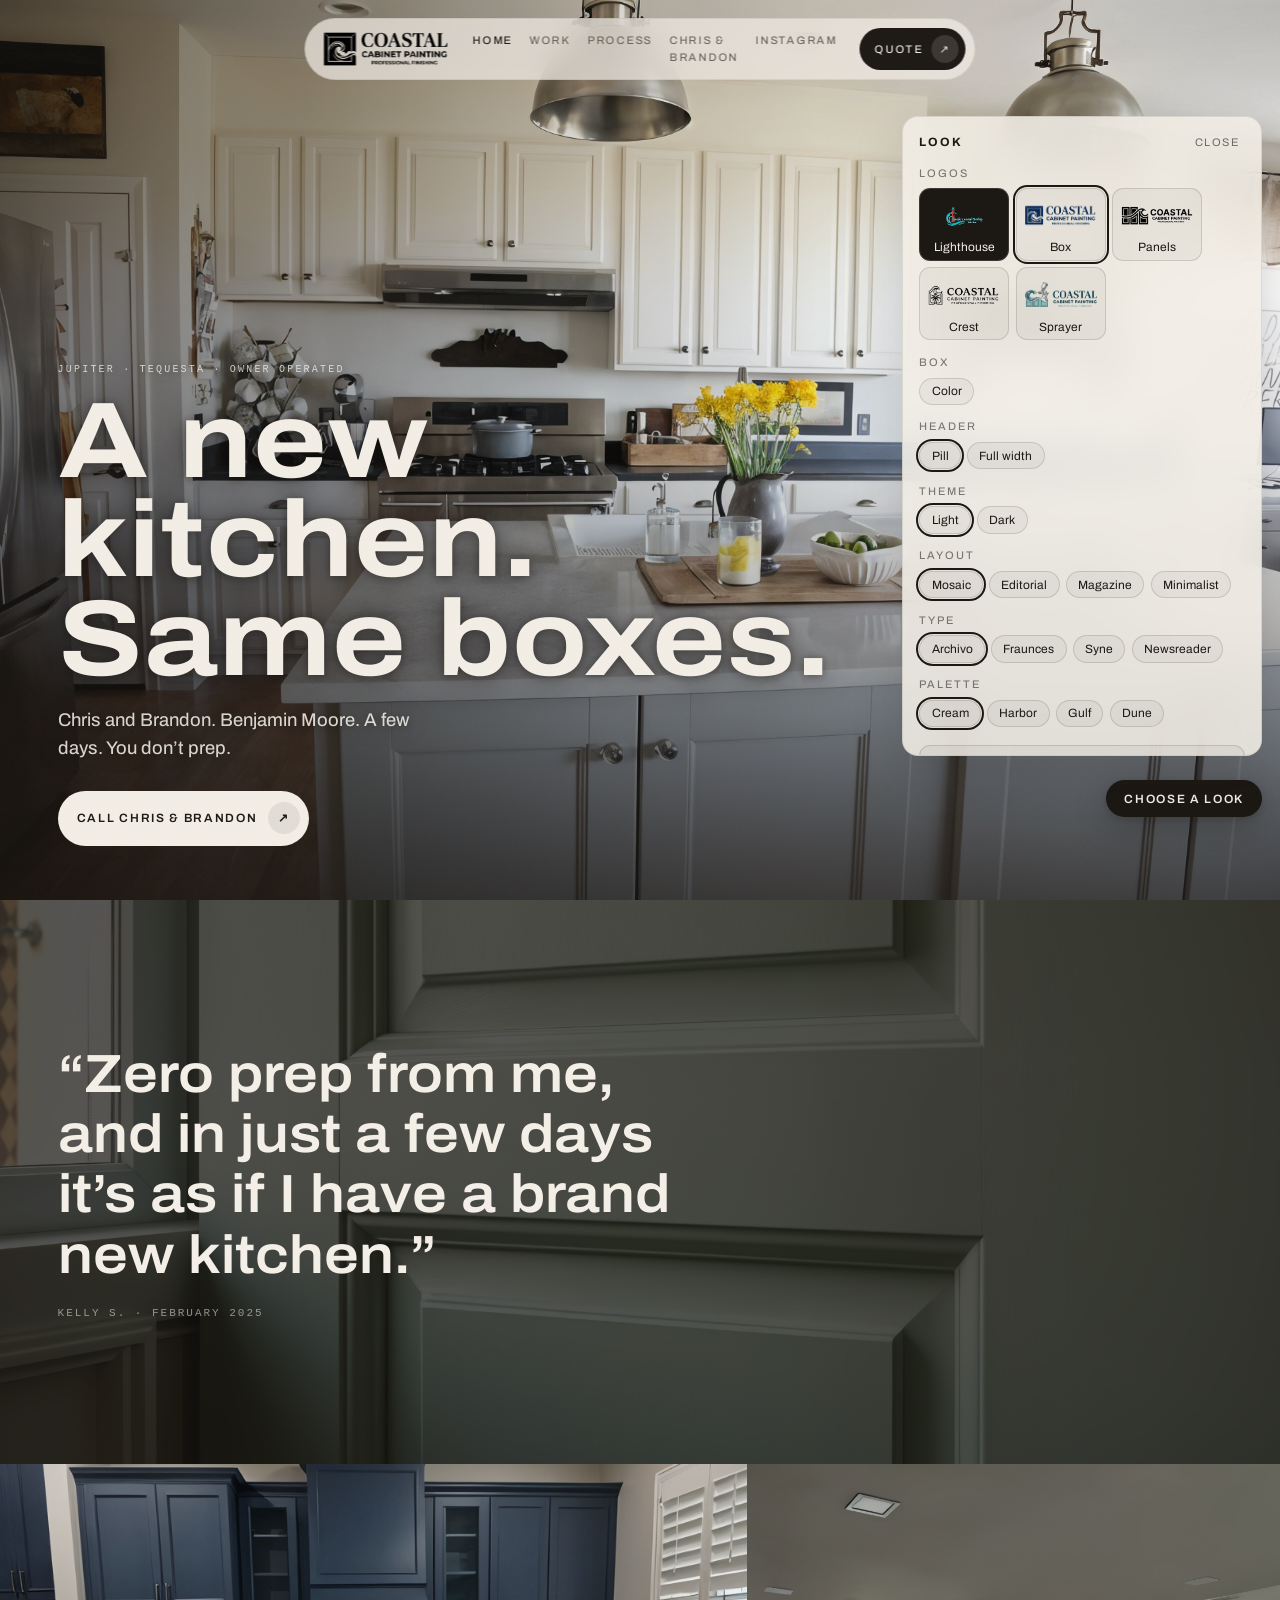
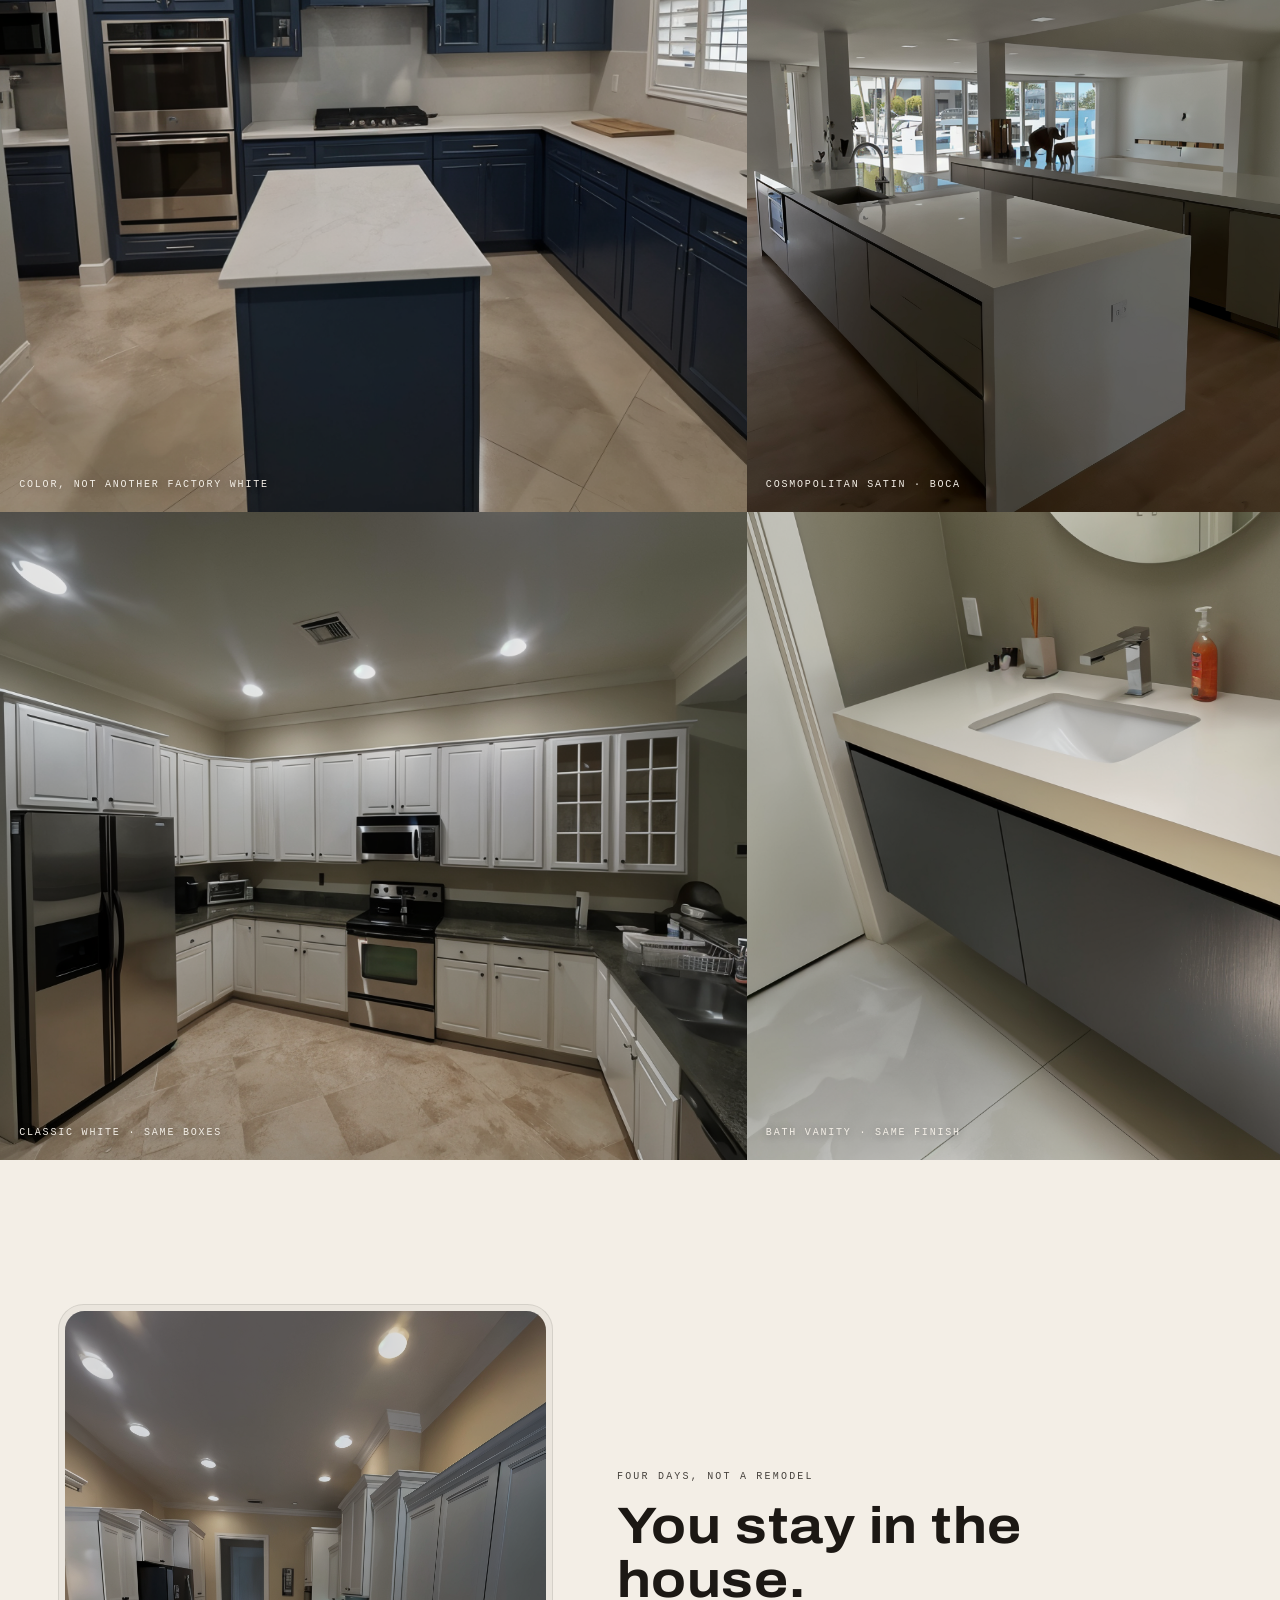
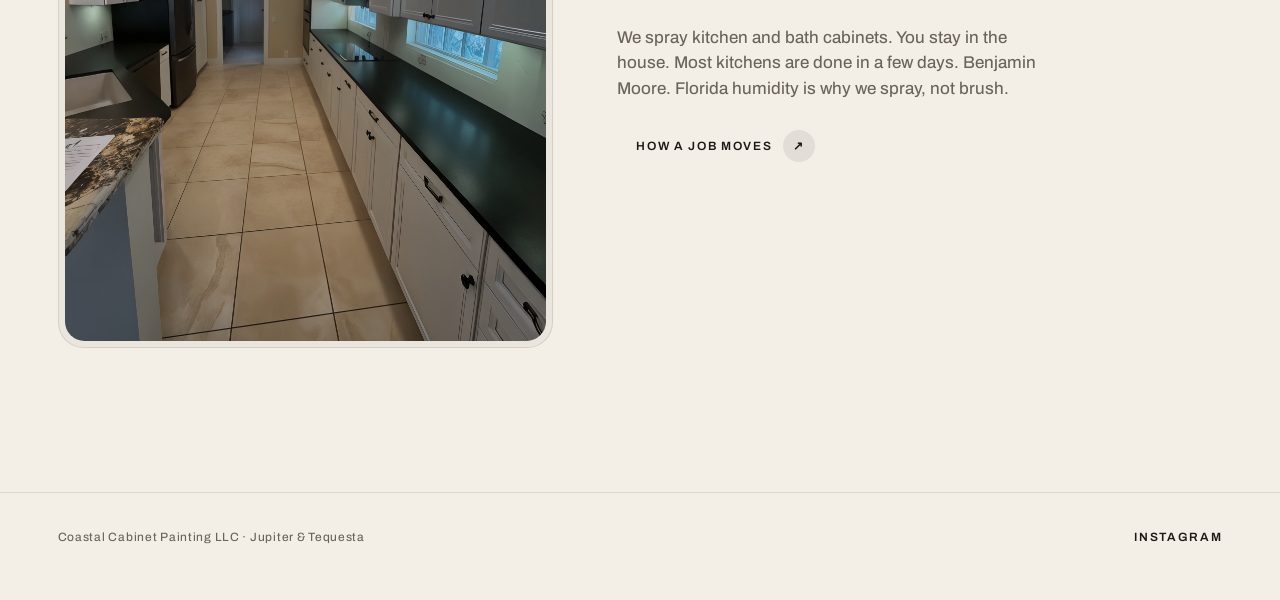
==== commit ae514048: "Polish leftovers: lighthouse alpha plate, align logo filenames to theme keys Knock white plate off f" ====
--- a/index.html
+++ b/index.html
@@ -10,7 +10,7 @@
 </head>
 <body>
   <nav class="nav" aria-label="Primary">
-    <a class="mark mark-wordmark" href="index.html"><img src="assets/logo-opts/canva-box-dark.png" alt="">Coastal Cabinet Painting</a>
+    <a class="mark mark-wordmark" href="index.html"><img src="assets/logo-opts/canva-box-light.png" alt="">Coastal Cabinet Painting</a>
     <div class="nav-links">
       <a href="index.html" aria-current="page">Home</a>
       <a href="work.html">Work</a>
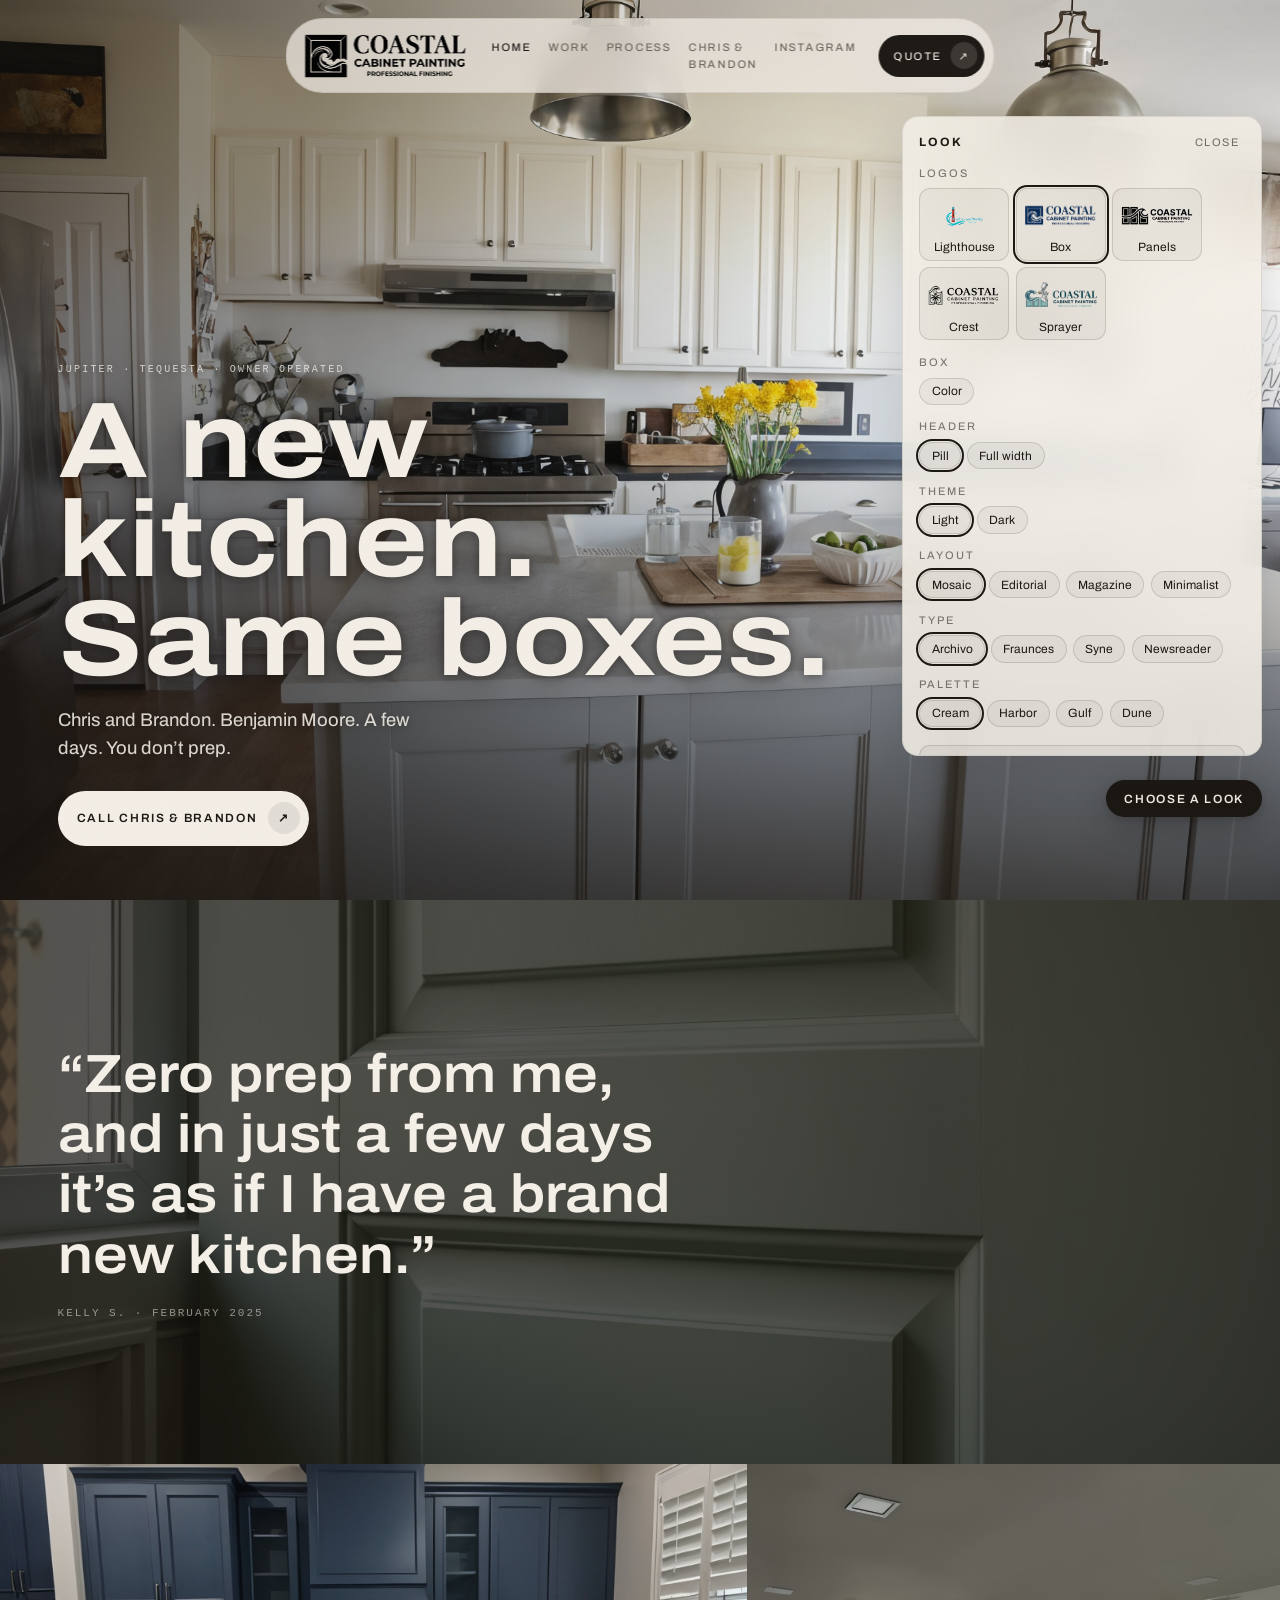
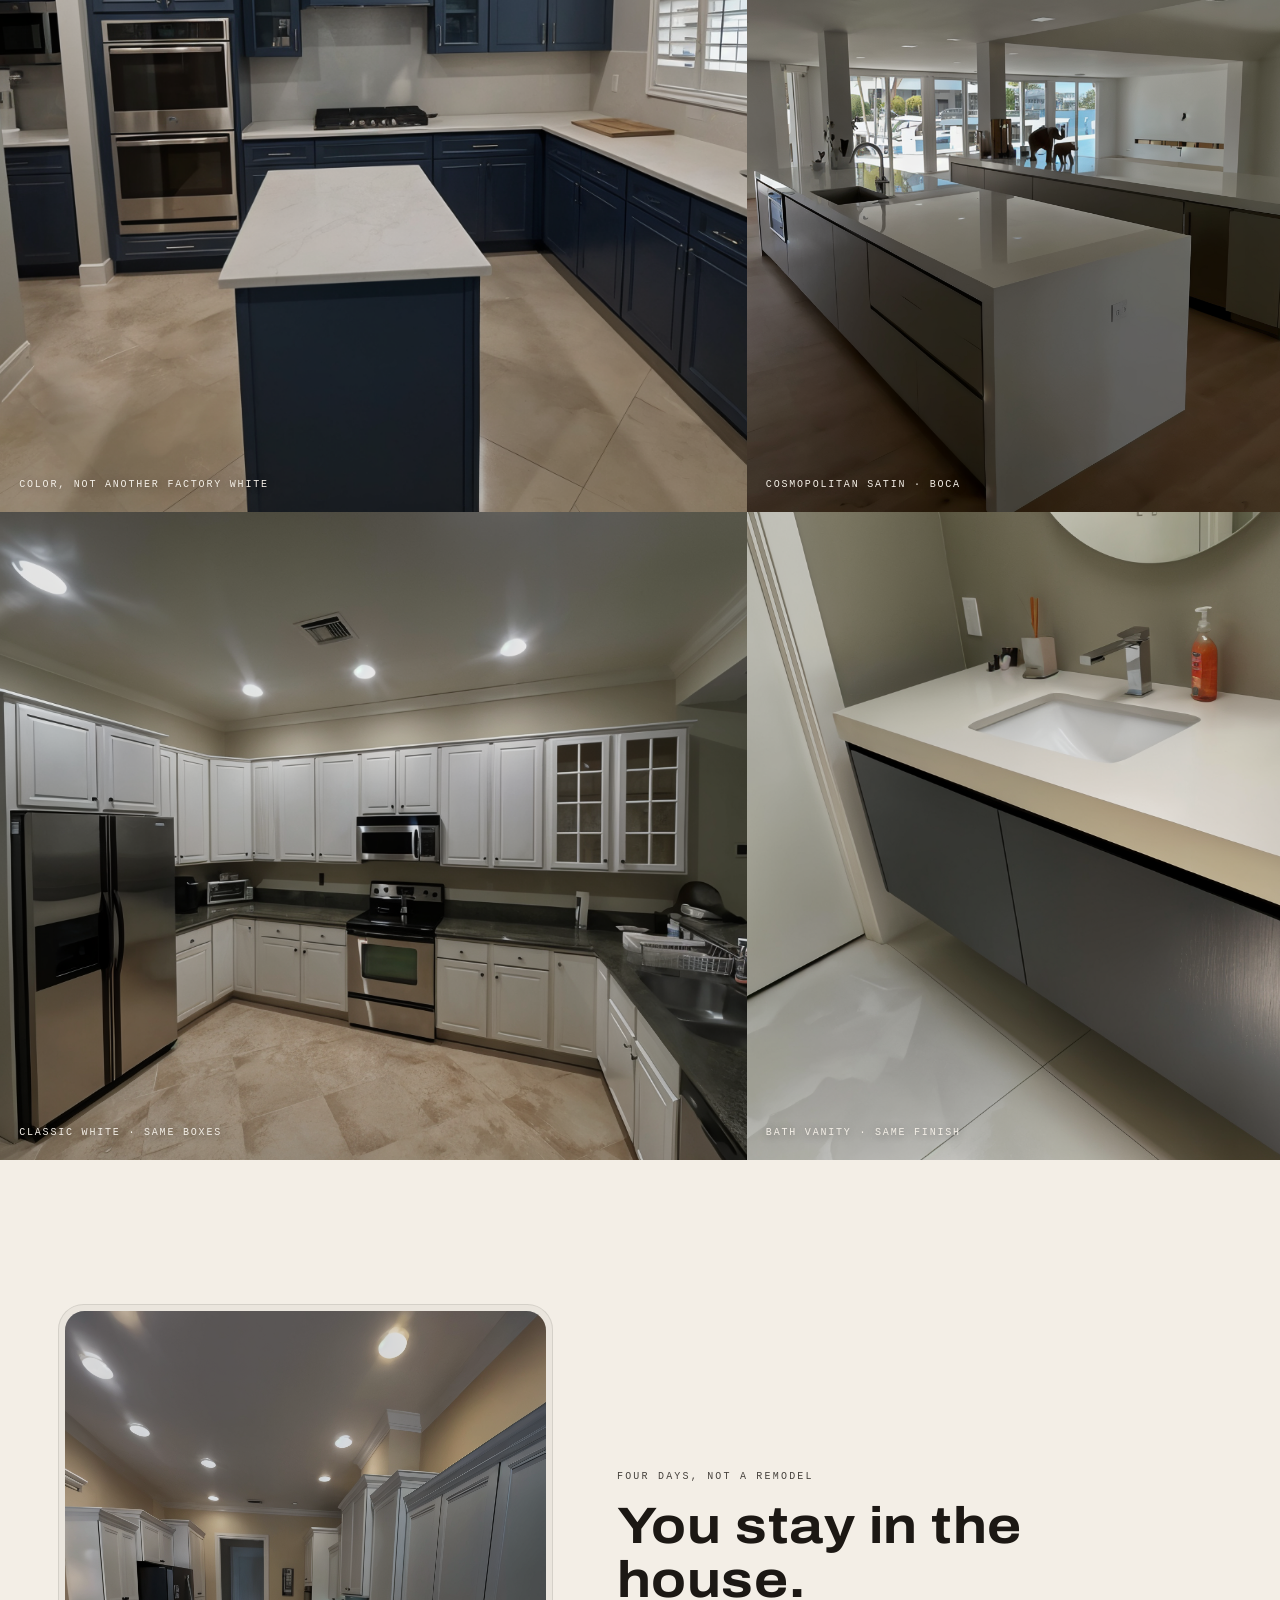
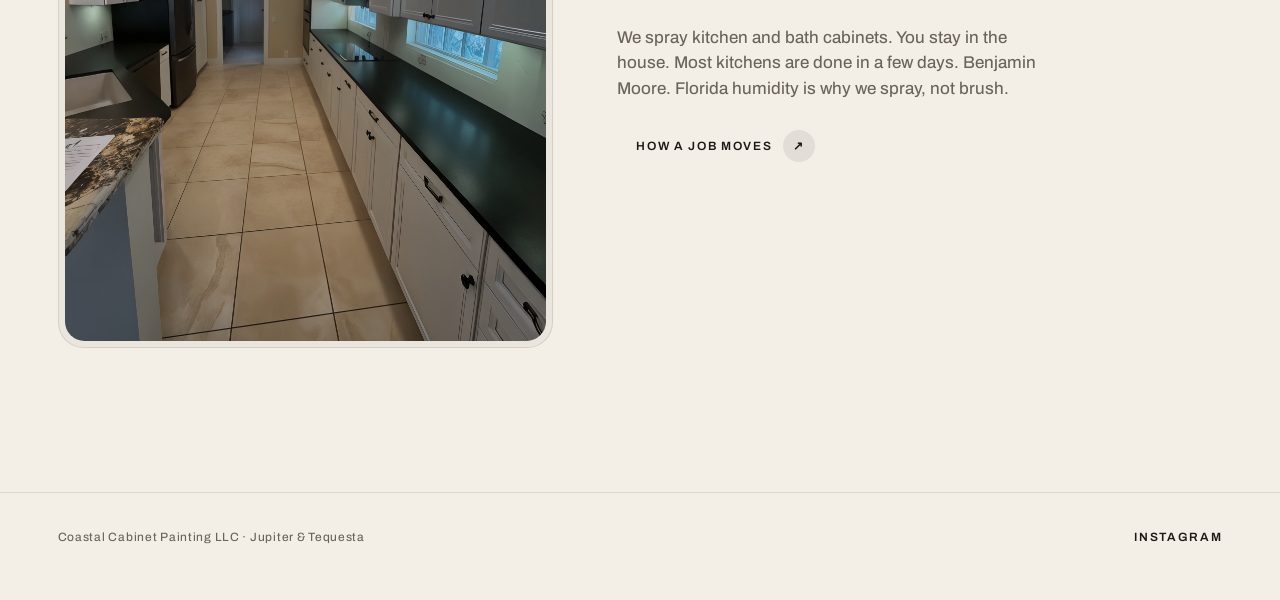
==== commit 6990471a: "Coastal ask: $750 + year hosting, then $20/mo Wire new Payment Link; retire $1,400 Buy copy on offer" ====
--- a/index.html
+++ b/index.html
@@ -73,8 +73,8 @@
   <script src="picker.js?v=stripe-buy"></script>
 
   <aside class="offer" id="buy">
-    <p><strong>$1,400 · Buy this site</strong><br>Year hosting included. Live Stripe Checkout.</p>
-    <a class="offer-btn" href="https://buy.stripe.com/7sY14n9KA6Kve4UeB26sw07" target="_blank" rel="noopener">Buy — $1,400</a>
+    <p><strong>$750 · Buy this site</strong><br>Year hosting included, then $20/mo. Live Stripe Checkout.</p>
+    <a class="offer-btn" href="https://buy.stripe.com/00weVd0a01qb7Gw1Og6sw08" target="_blank" rel="noopener">Buy — $750</a>
   </aside>
 <a class="sticky-call" href="tel:+14076172886"><span class="sticky-call-label">Call Chris &amp; Brandon</span><span class="sticky-call-num">(407) 617-2886</span></a>
 </body>
--- a/styles.css
+++ b/styles.css
@@ -54,7 +54,7 @@
   display: flex;
   align-items: center;
   gap: 1.4rem;
-  padding: 0.55rem 0.55rem 0.55rem 1.15rem;
+  padding: 0.65rem 0.55rem 0.65rem 1.15rem;
   border-radius: 999px;
   background: rgba(243, 238, 230, 0.72);
   border: 1px solid rgba(28, 24, 20, 0.08);
@@ -77,10 +77,31 @@
   max-width: 11.5rem;
   color: var(--fg);
 }
-.mark img { width: auto; height: 22px; max-height: 22px; max-width: 44px; object-fit: contain; }
+.mark img { width: auto; height: 28px; max-height: 28px; max-width: 56px; object-fit: contain; }
 
 .mark.mark-wordmark { font-size: 0; gap: 0; max-width: 16rem; }
-.mark.mark-wordmark img { height: 40px; width: auto; max-width: 16rem; max-height: none; object-fit: contain; }
+.mark.mark-wordmark img {
+  height: 52px; /* was 40px */
+  width: auto;
+  max-width: 16rem;
+  max-height: none;
+  object-fit: contain;
+}
+@media (max-width: 768px) {
+  .mark.mark-wordmark img { height: 44px; }
+}
+
+/* Lighthouse stacked brush lockup — taller than global wordmark */
+.mark.mark-wordmark.mark-logo-lighthouse {
+  max-width: 13rem;
+}
+.mark.mark-wordmark.mark-logo-lighthouse img {
+  height: 64px;
+  max-width: 13rem;
+}
+@media (max-width: 768px) {
+  .mark.mark-wordmark.mark-logo-lighthouse img { height: 56px; }
+}
 
 html[data-nav="bar"] .nav {
   left: 0;
@@ -673,7 +694,7 @@
   max-width: calc(100% - 1.6rem);
   border-radius: 999px;
   justify-content: flex-start;
-  padding: 0.55rem 0.55rem 0.55rem 1.15rem;
+  padding: 0.65rem 0.55rem 0.65rem 1.15rem;
 }
 html[data-nav="bar"] .nav {
   left: 0;
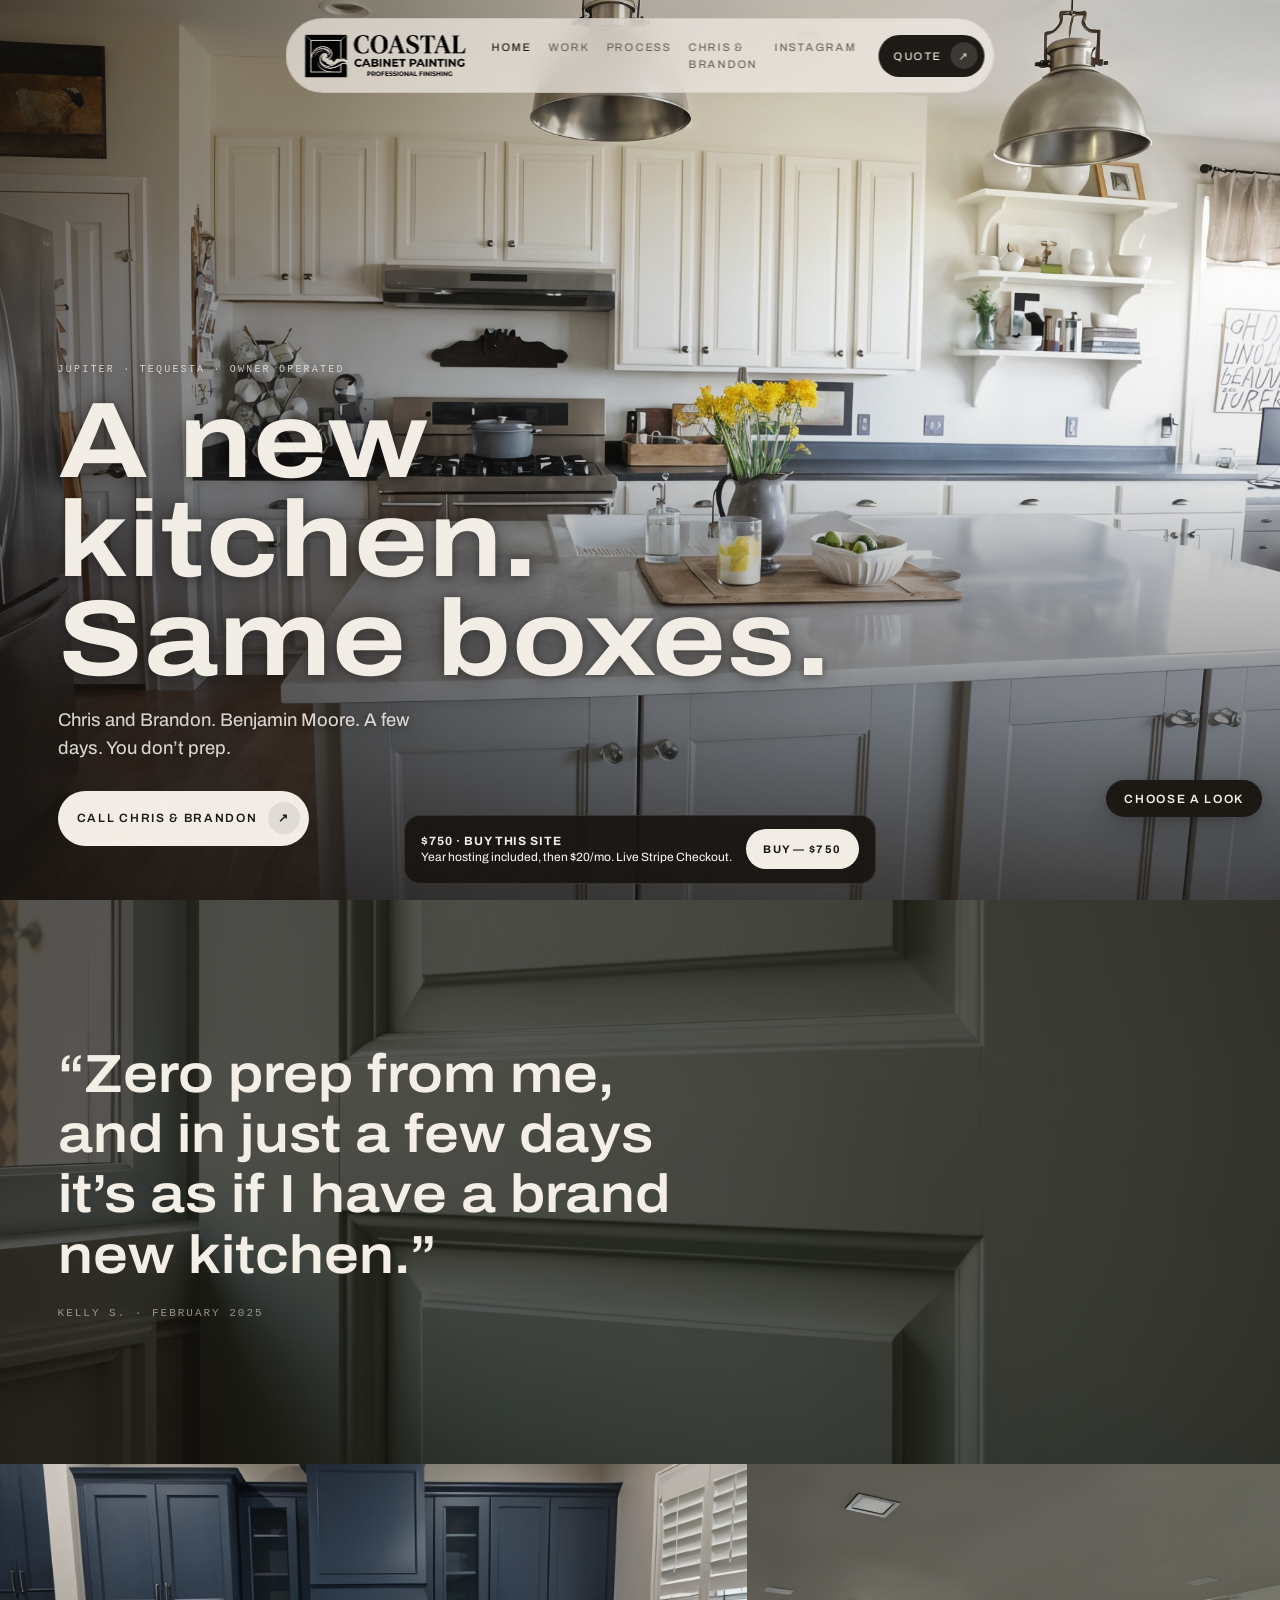
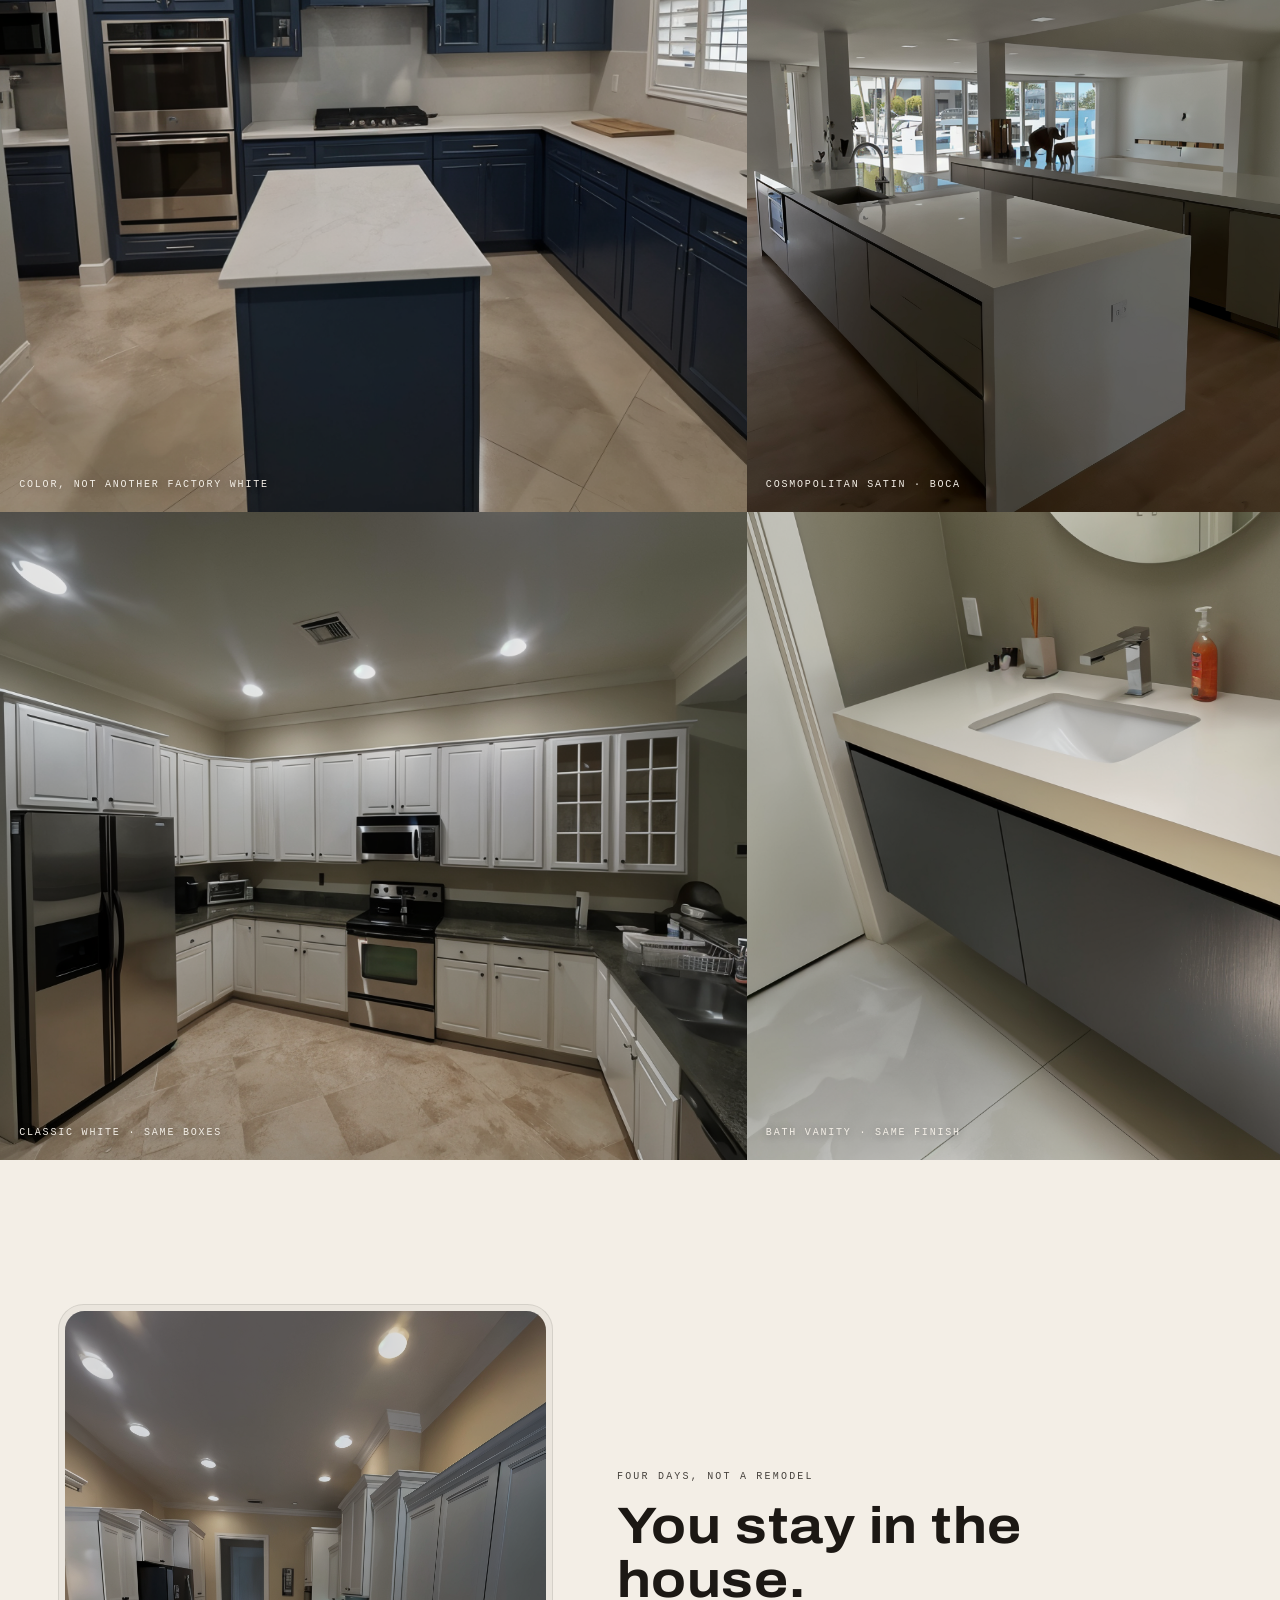
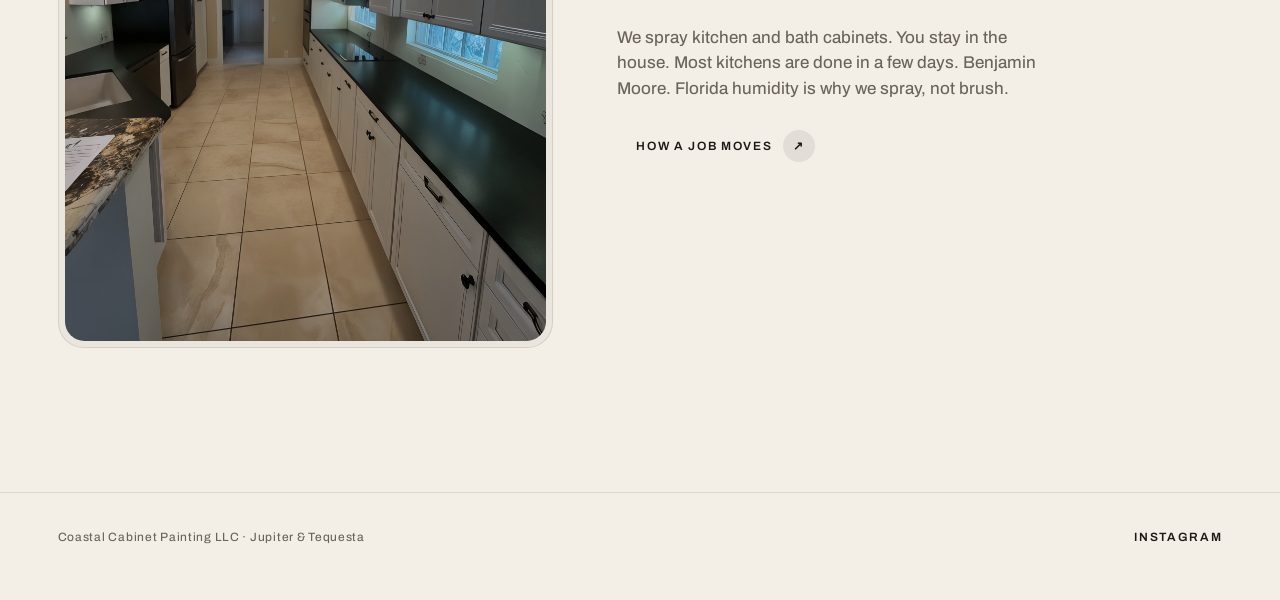
==== commit 944085c4: "fix(pitch): picker default closed + sticky mobile call/estimate" ====
--- a/index.html
+++ b/index.html
@@ -76,6 +76,6 @@
     <p><strong>$750 · Buy this site</strong><br>Year hosting included, then $20/mo. Live Stripe Checkout.</p>
     <a class="offer-btn" href="https://buy.stripe.com/00weVd0a01qb7Gw1Og6sw08" target="_blank" rel="noopener">Buy — $750</a>
   </aside>
-<a class="sticky-call" href="tel:+14076172886"><span class="sticky-call-label">Call Chris &amp; Brandon</span><span class="sticky-call-num">(407) 617-2886</span></a>
+<div class="sticky-bar quote-primary"><a class="sticky-estimate" href="contact.html"><span>Quote</span></a><a class="sticky-call-btn" href="tel:+14076172886"><span class="sticky-call-label">Call Chris &amp; Brandon</span><span class="sticky-call-num">(407) 617-2886</span></a></div>
 </body>
 </html>
--- a/styles.css
+++ b/styles.css
@@ -983,3 +983,71 @@
   font-weight: 700;
   letter-spacing: 0.12em;
 }
+
+
+/* sticky mobile dual CTA — call + estimate */
+.sticky-call { display: none; }
+.sticky-bar { display: none; }
+@media (max-width: 768px) {
+  .sticky-bar {
+    display: flex;
+    position: fixed;
+    left: 0; right: 0;
+    bottom: 0;
+    z-index: 40;
+    align-items: stretch;
+    min-height: 3.35rem;
+    padding-bottom: env(safe-area-inset-bottom, 0px);
+    background: #161310;
+    color: #f3eee6;
+    border-top: 1px solid rgba(243,238,230,0.14);
+    box-shadow: 0 -8px 28px rgba(22, 19, 16, 0.28);
+    font-family: var(--font);
+  }
+  .sticky-bar a {
+    flex: 1;
+    display: flex;
+    align-items: center;
+    justify-content: center;
+    gap: 0.55rem;
+    padding: 0.75rem 0.7rem;
+    text-decoration: none;
+    color: inherit;
+    font-size: 12px;
+    font-weight: 700;
+    letter-spacing: 0.1em;
+    text-transform: uppercase;
+  }
+  .sticky-bar .sticky-estimate { flex: 1; }
+  .sticky-bar .sticky-call-btn {
+    flex: 1.15;
+    background: #c4a574;
+    color: #161310;
+    border-left: 1px solid rgba(243,238,230,0.16);
+  }
+  .sticky-bar.quote-primary .sticky-estimate {
+    flex: 1.15;
+    background: #c4a574;
+    color: #161310;
+  }
+  .sticky-bar.quote-primary .sticky-call-btn {
+    flex: 1;
+    background: transparent;
+    color: #f3eee6;
+    border-left: 1px solid rgba(243,238,230,0.16);
+  }
+  .sticky-call-num {
+    opacity: 0.88;
+    letter-spacing: 0.02em;
+    text-transform: none;
+    font-variant-numeric: tabular-nums;
+    font-weight: 600;
+  }
+  .offer {
+    bottom: calc(4.1rem + env(safe-area-inset-bottom, 0px));
+  }
+  body:has(.look-picker.is-open) .sticky-bar { display: none !important; }
+  body:has(.look-picker.is-open) .offer { display: none; }
+  body { padding-bottom: calc(7.8rem + env(safe-area-inset-bottom, 0px)); }
+}
+body:has(.look-picker.is-open) .offer { display: none; }
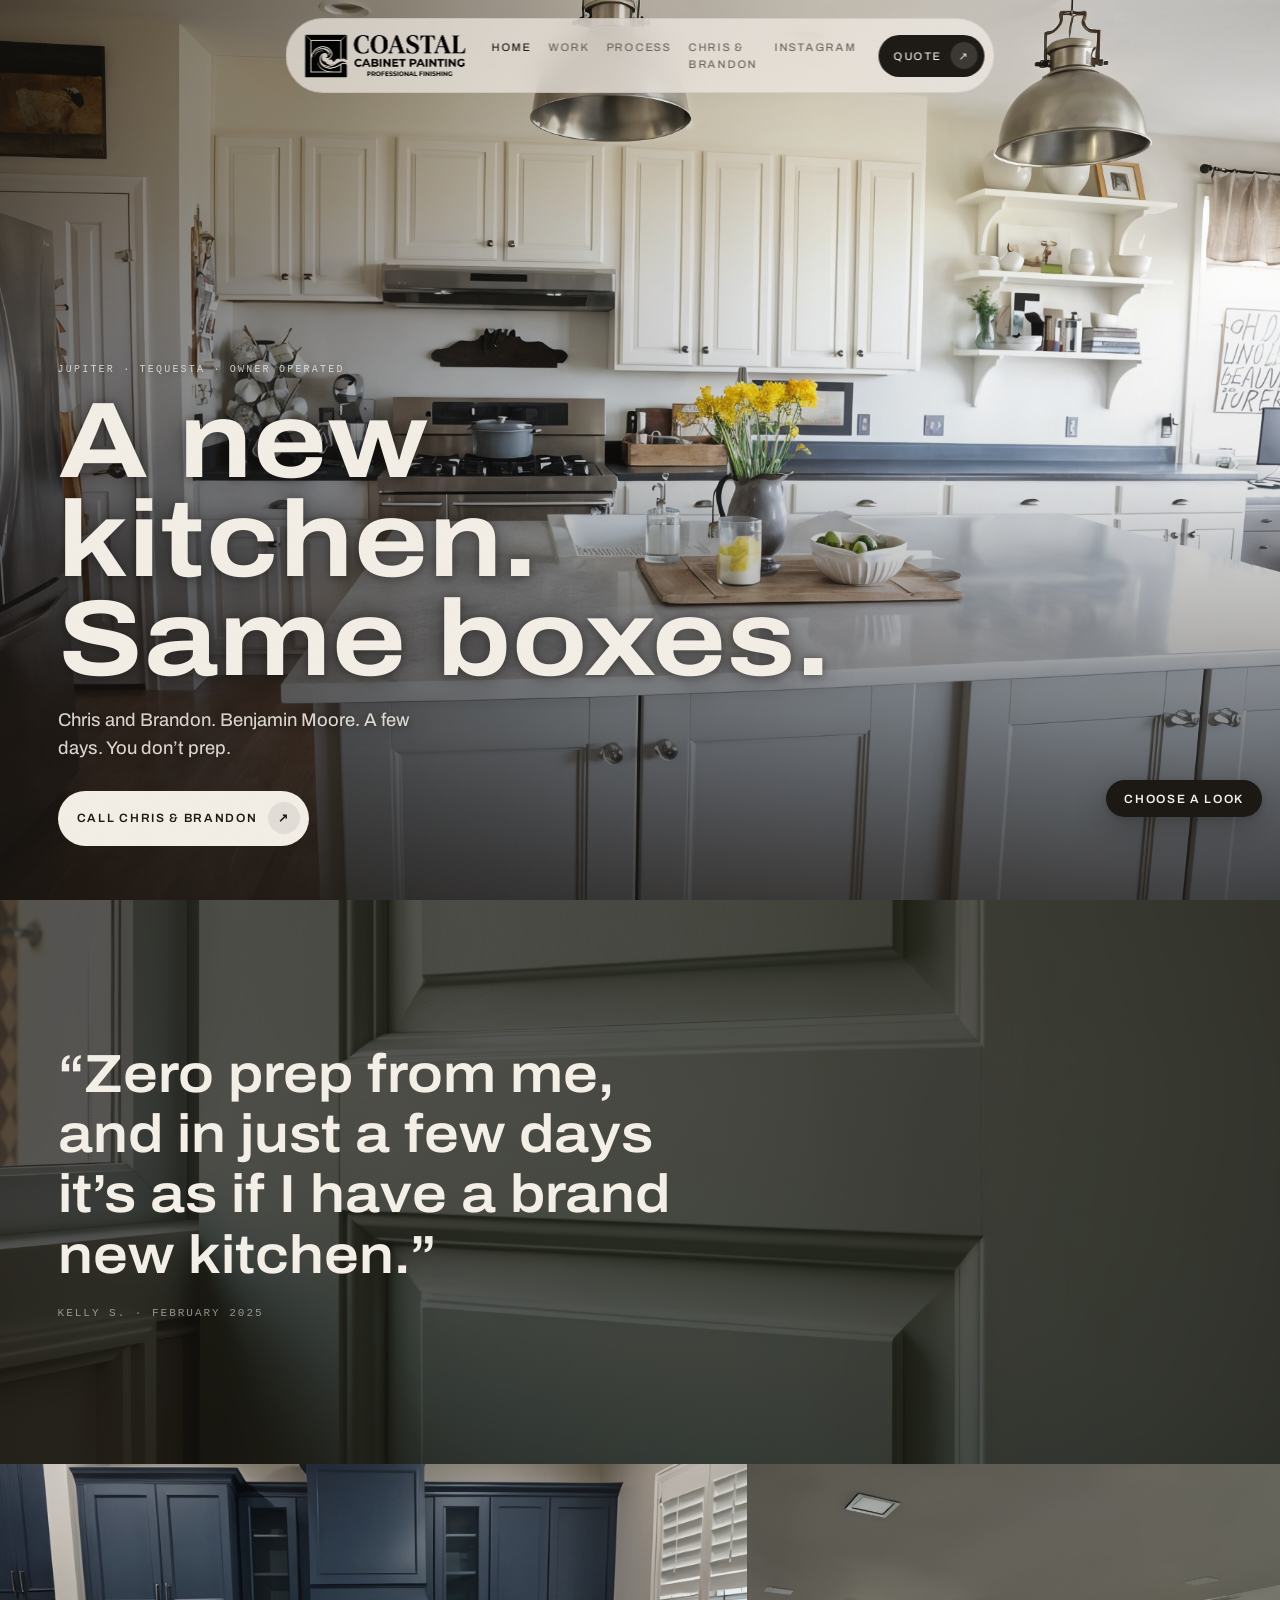
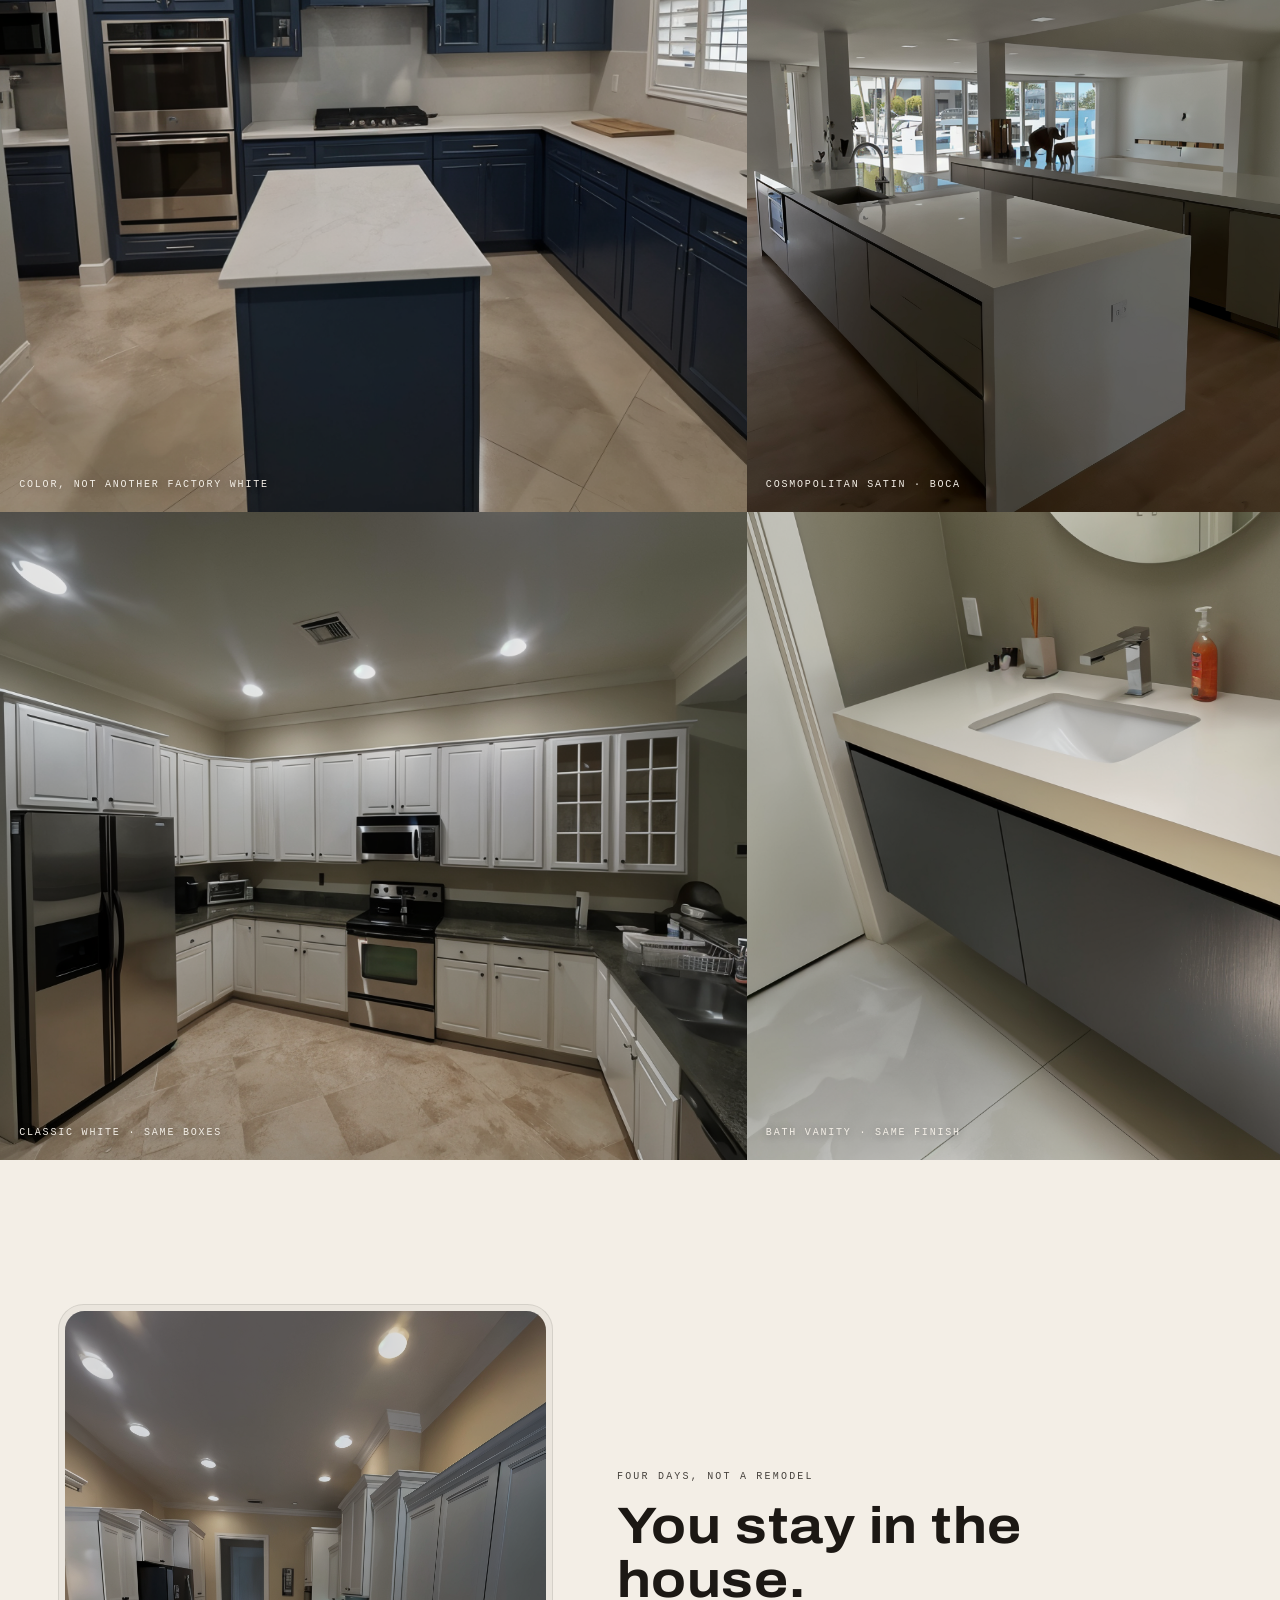
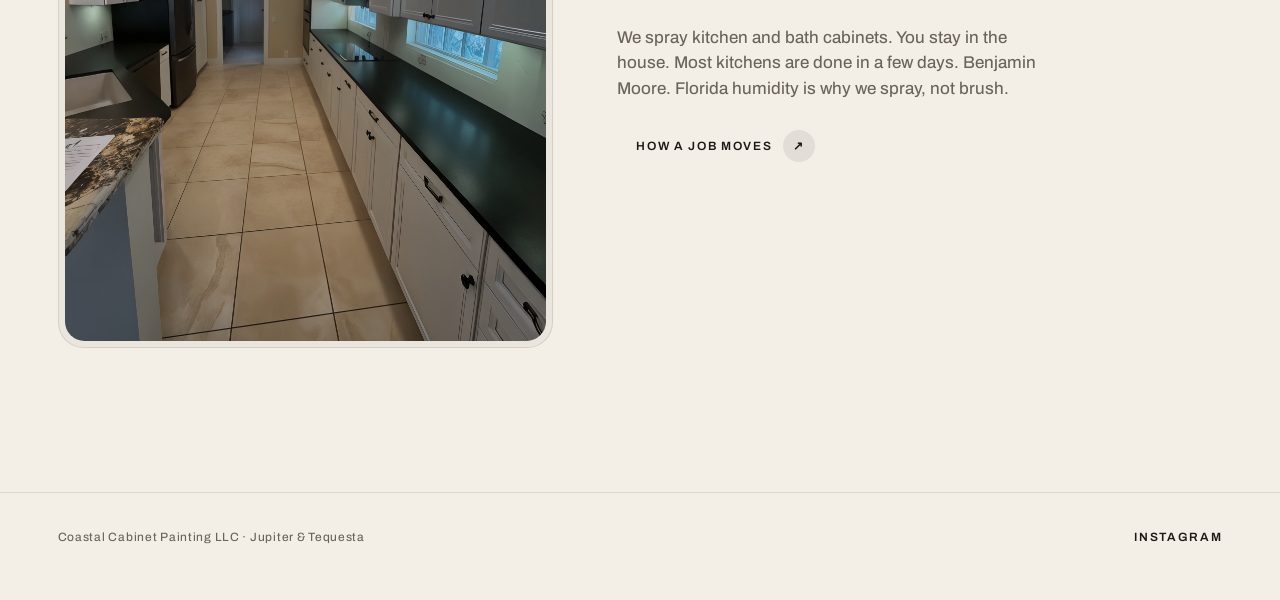
==== commit 4593f005: "fix(pitch): remove Stripe buy links and on-site pricing Pricing now flexes per deal; the rep sends t" ====
--- a/index.html
+++ b/index.html
@@ -70,12 +70,8 @@
     <span>Coastal Cabinet Painting LLC · Jupiter &amp; Tequesta</span>
     <span><a href="https://www.instagram.com/coastalcabinetpainting/" target="_blank" rel="noopener">Instagram</a></span>
   </footer>
-  <script src="picker.js?v=stripe-buy"></script>
+  <script src="picker.js?v=no-buy"></script>
 
-  <aside class="offer" id="buy">
-    <p><strong>$750 · Buy this site</strong><br>Year hosting included, then $20/mo. Live Stripe Checkout.</p>
-    <a class="offer-btn" href="https://buy.stripe.com/00weVd0a01qb7Gw1Og6sw08" target="_blank" rel="noopener">Buy — $750</a>
-  </aside>
 <div class="sticky-bar quote-primary"><a class="sticky-estimate" href="contact.html"><span>Quote</span></a><a class="sticky-call-btn" href="tel:+14076172886"><span class="sticky-call-label">Call Chris &amp; Brandon</span><span class="sticky-call-num">(407) 617-2886</span></a></div>
 </body>
 </html>
